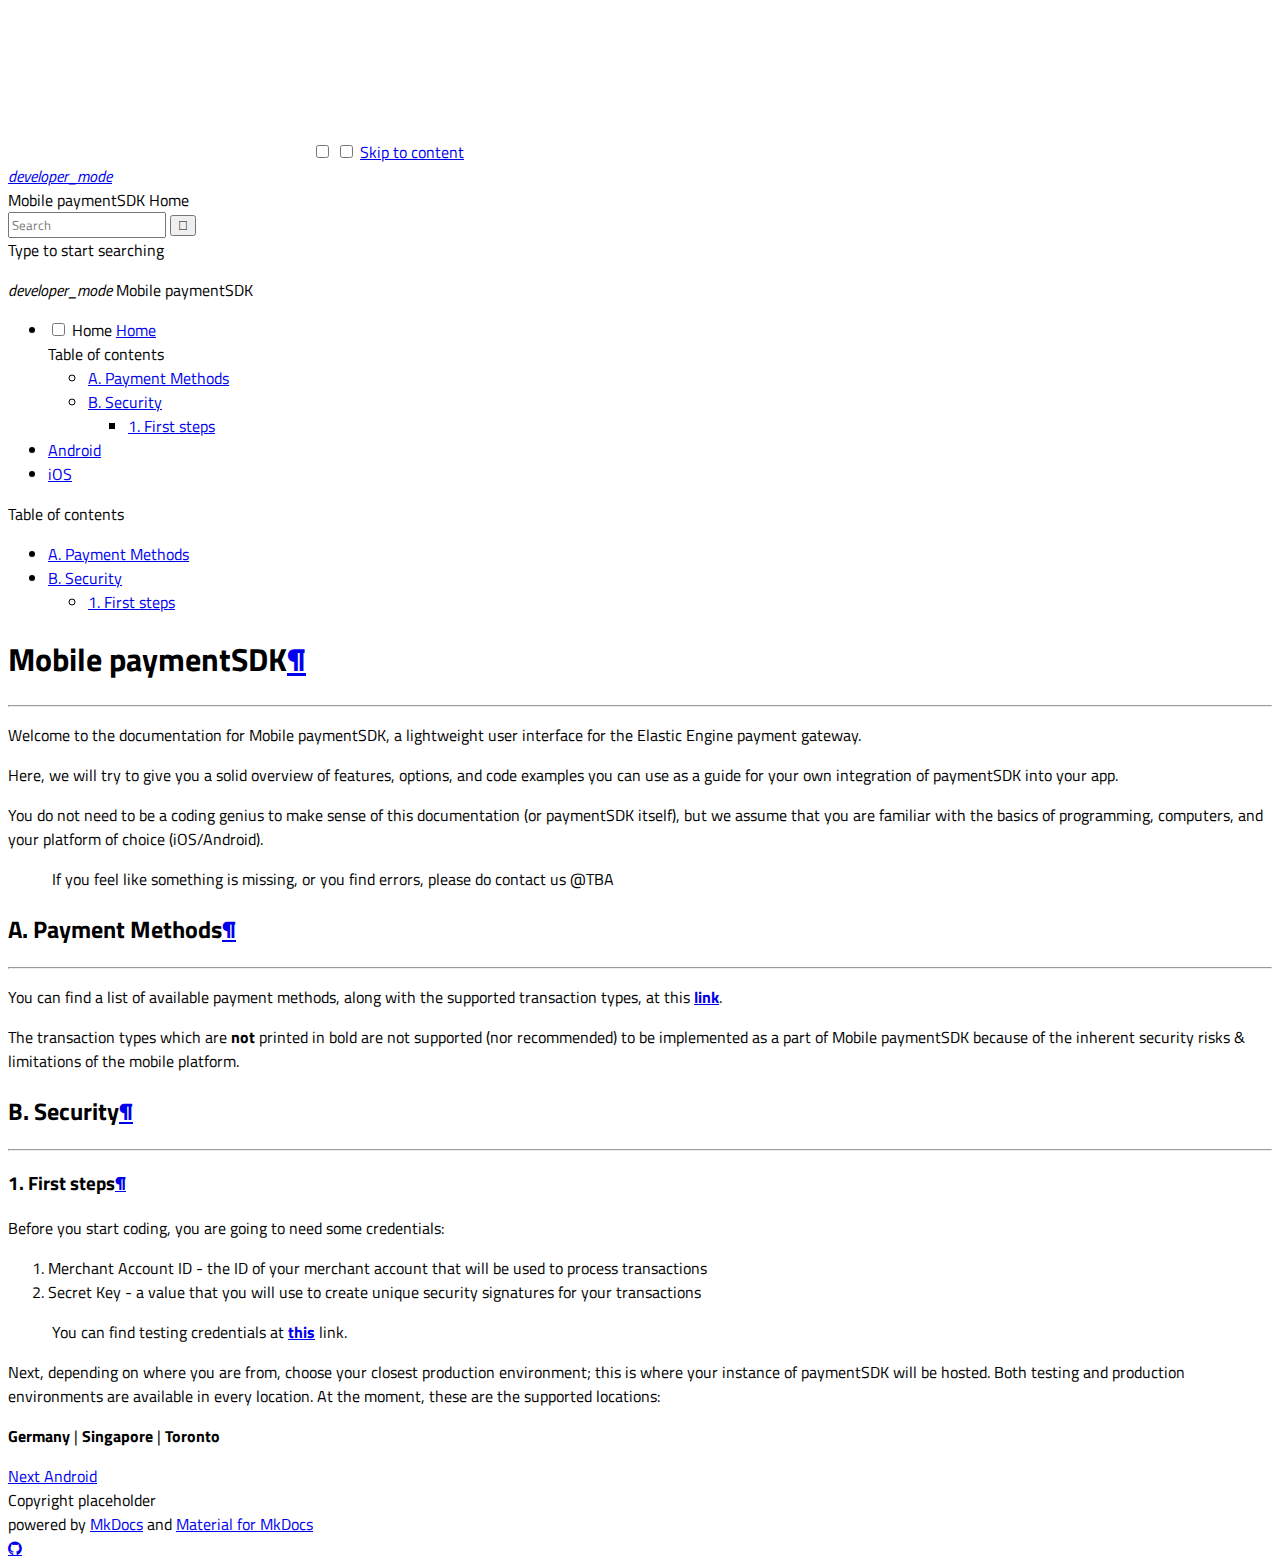
==== index.html @ 6e088dcc "Add files via upload" ====
<!DOCTYPE html>
<html lang="en" class="no-js">
  <head>
    
      <meta charset="utf-8">
      <meta name="viewport" content="width=device-width,initial-scale=1">
      <meta http-equiv="x-ua-compatible" content="ie=edge">
      
        <meta name="description" content="A lightweight user interface for Wirecard Payment Gateway">
      
      
      
        <meta name="author" content="paymentSDK Team">
      
      
        <meta name="lang:clipboard.copy" content="Copy to clipboard">
      
        <meta name="lang:clipboard.copied" content="Copied to clipboard">
      
        <meta name="lang:search.language" content="en">
      
        <meta name="lang:search.pipeline.stopwords" content="True">
      
        <meta name="lang:search.pipeline.trimmer" content="True">
      
        <meta name="lang:search.result.none" content="No matching documents">
      
        <meta name="lang:search.result.one" content="1 matching document">
      
        <meta name="lang:search.result.other" content="# matching documents">
      
        <meta name="lang:search.tokenizer" content="[\s\-]+">
      
      <link rel="shortcut icon" href="./assets/images/favicon.png">
      <meta name="generator" content="mkdocs-0.17.3, mkdocs-material-2.7.3">
    
    
      
        <title>Mobile paymentSDK</title>
      
    
    
      <link rel="stylesheet" href="./assets/stylesheets/application.8d40d89b.css">
      
        <link rel="stylesheet" href="./assets/stylesheets/application-palette.6079476c.css">
      
    
    
      <script src="./assets/javascripts/modernizr.1aa3b519.js"></script>
    
    
      <link href="https://fonts.gstatic.com" rel="preconnect" crossorigin>
      
        <link rel="stylesheet" href="https://fonts.googleapis.com/css?family=Titillium+Web:300,400,400i,700|Fira+Mono">
        <style>body,input{font-family:"Titillium Web","Helvetica Neue",Helvetica,Arial,sans-serif}code,kbd,pre{font-family:"Fira Mono","Courier New",Courier,monospace}</style>
      
      <link rel="stylesheet" href="https://fonts.googleapis.com/icon?family=Material+Icons">
    
    
    
  </head>
  
    
    
    <body dir="ltr" data-md-color-primary="cyan" data-md-color-accent="deep-orange">
  
    <svg class="md-svg">
      <defs>
        
        
      </defs>
    </svg>
    <input class="md-toggle" data-md-toggle="drawer" type="checkbox" id="drawer" autocomplete="off">
    <input class="md-toggle" data-md-toggle="search" type="checkbox" id="search" autocomplete="off">
    <label class="md-overlay" data-md-component="overlay" for="drawer"></label>
    
      <a href="#mobile-paymentsdk" tabindex="1" class="md-skip">
        Skip to content
      </a>
    
    
      <header class="md-header" data-md-component="header">
  <nav class="md-header-nav md-grid">
    <div class="md-flex">
      <div class="md-flex__cell md-flex__cell--shrink">
        <a href="." title="Mobile paymentSDK" class="md-header-nav__button md-logo">
          
            <i class="md-icon">developer_mode</i>
          
        </a>
      </div>
      <div class="md-flex__cell md-flex__cell--shrink">
        <label class="md-icon md-icon--menu md-header-nav__button" for="drawer"></label>
      </div>
      <div class="md-flex__cell md-flex__cell--stretch">
        <div class="md-flex__ellipsis md-header-nav__title" data-md-component="title">
          
            
              <span class="md-header-nav__topic">
                Mobile paymentSDK
              </span>
              <span class="md-header-nav__topic">
                Home
              </span>
            
          
        </div>
      </div>
      <div class="md-flex__cell md-flex__cell--shrink">
        
          
            <label class="md-icon md-icon--search md-header-nav__button" for="search"></label>
            
<div class="md-search" data-md-component="search" role="dialog">
  <label class="md-search__overlay" for="search"></label>
  <div class="md-search__inner" role="search">
    <form class="md-search__form" name="search">
      <input type="text" class="md-search__input" name="query" placeholder="Search" autocapitalize="off" autocorrect="off" autocomplete="off" spellcheck="false" data-md-component="query" data-md-state="active">
      <label class="md-icon md-search__icon" for="search"></label>
      <button type="reset" class="md-icon md-search__icon" data-md-component="reset" tabindex="-1">
        &#xE5CD;
      </button>
    </form>
    <div class="md-search__output">
      <div class="md-search__scrollwrap" data-md-scrollfix>
        <div class="md-search-result" data-md-component="result">
          <div class="md-search-result__meta">
            Type to start searching
          </div>
          <ol class="md-search-result__list"></ol>
        </div>
      </div>
    </div>
  </div>
</div>
          
        
      </div>
      
    </div>
  </nav>
</header>
    
    <div class="md-container">
      
        
      
      
      <main class="md-main">
        <div class="md-main__inner md-grid" data-md-component="container">
          
            
              <div class="md-sidebar md-sidebar--primary" data-md-component="navigation">
                <div class="md-sidebar__scrollwrap">
                  <div class="md-sidebar__inner">
                    <nav class="md-nav md-nav--primary" data-md-level="0">
  <label class="md-nav__title md-nav__title--site" for="drawer">
    <span class="md-nav__button md-logo">
      
        <i class="md-icon">developer_mode</i>
      
    </span>
    Mobile paymentSDK
  </label>
  
  <ul class="md-nav__list" data-md-scrollfix>
    
      
      
      

  


  <li class="md-nav__item md-nav__item--active">
    
    <input class="md-toggle md-nav__toggle" data-md-toggle="toc" type="checkbox" id="toc">
    
      
    
    
      <label class="md-nav__link md-nav__link--active" for="toc">
        Home
      </label>
    
    <a href="." title="Home" class="md-nav__link md-nav__link--active">
      Home
    </a>
    
      
<nav class="md-nav md-nav--secondary">
  
  
    
  
  
    <label class="md-nav__title" for="toc">Table of contents</label>
    <ul class="md-nav__list" data-md-scrollfix>
      
        <li class="md-nav__item">
  <a href="#a-payment-methods" title="A. Payment Methods" class="md-nav__link">
    A. Payment Methods
  </a>
  
</li>
      
        <li class="md-nav__item">
  <a href="#b-security" title="B. Security" class="md-nav__link">
    B. Security
  </a>
  
    <nav class="md-nav">
      <ul class="md-nav__list">
        
          <li class="md-nav__item">
  <a href="#1-first-steps" title="1. First steps" class="md-nav__link">
    1. First steps
  </a>
  
</li>
        
      </ul>
    </nav>
  
</li>
      
      
      
      
      
    </ul>
  
</nav>
    
  </li>

    
      
      
      


  <li class="md-nav__item">
    <a href="android/" title="Android" class="md-nav__link">
      Android
    </a>
  </li>

    
      
      
      


  <li class="md-nav__item">
    <a href="iOS/" title="iOS" class="md-nav__link">
      iOS
    </a>
  </li>

    
  </ul>
</nav>
                  </div>
                </div>
              </div>
            
            
              <div class="md-sidebar md-sidebar--secondary" data-md-component="toc">
                <div class="md-sidebar__scrollwrap">
                  <div class="md-sidebar__inner">
                    
<nav class="md-nav md-nav--secondary">
  
  
    
  
  
    <label class="md-nav__title" for="toc">Table of contents</label>
    <ul class="md-nav__list" data-md-scrollfix>
      
        <li class="md-nav__item">
  <a href="#a-payment-methods" title="A. Payment Methods" class="md-nav__link">
    A. Payment Methods
  </a>
  
</li>
      
        <li class="md-nav__item">
  <a href="#b-security" title="B. Security" class="md-nav__link">
    B. Security
  </a>
  
    <nav class="md-nav">
      <ul class="md-nav__list">
        
          <li class="md-nav__item">
  <a href="#1-first-steps" title="1. First steps" class="md-nav__link">
    1. First steps
  </a>
  
</li>
        
      </ul>
    </nav>
  
</li>
      
      
      
      
      
    </ul>
  
</nav>
                  </div>
                </div>
              </div>
            
          
          <div class="md-content">
            <article class="md-content__inner md-typeset">
              
                
                
                <h1 id="mobile-paymentsdk">Mobile paymentSDK<a class="headerlink" href="#mobile-paymentsdk" title="Permanent link">&para;</a></h1>
<hr />
<p>Welcome to the documentation for Mobile paymentSDK, a lightweight user interface for the Elastic Engine payment gateway.</p>
<p>Here, we will try to give you a solid overview of features, options, and code examples you can use as a guide for your own integration of paymentSDK into your app.</p>
<p>You do not need to be a coding genius to make sense of this documentation (or paymentSDK itself), but we assume that you are familiar with the basics of programming, computers, and your platform of choice (iOS/Android). </p>
<blockquote>
<p><img alt="" src="https://s20.postimg.org/56vyof43x/person24.png" /> If you feel like something is missing, or you find errors, please do contact us @TBA</p>
</blockquote>
<h2 id="a-payment-methods">A. Payment Methods<a class="headerlink" href="#a-payment-methods" title="Permanent link">&para;</a></h2>
<hr />
<p>You can find a list of available payment methods, along with the supported transaction types, at this <a href="https://confluence.wirecard.sys/display/MPSDK/Payment+Methods"><strong>link</strong></a>. </p>
<p>The transaction types which are <strong>not</strong> printed in bold are not supported (nor recommended) to be implemented as a part of Mobile paymentSDK because of the inherent security risks &amp; limitations of the mobile platform.</p>
<h2 id="b-security">B. Security<a class="headerlink" href="#b-security" title="Permanent link">&para;</a></h2>
<hr />
<h3 id="1-first-steps">1. First steps<a class="headerlink" href="#1-first-steps" title="Permanent link">&para;</a></h3>
<p>Before you start coding, you are going to need some credentials:</p>
<ol>
<li>Merchant Account ID -  the ID of your merchant account that will be used to process transactions</li>
<li>Secret Key - a value that you will use to create unique security signatures for your transactions</li>
</ol>
<blockquote>
<p><img alt="" src="https://s20.postimg.org/mksax8kgd/bulb24.png" /> You can find testing credentials at <a href="https://confluence.wirecard.sys/display/PTD/Appendix+K%3A+Test+Access+Data+and+Credentials"><strong>this</strong></a> link.</p>
</blockquote>
<p>Next, depending on where you are from, choose your closest production environment; this is where your instance of paymentSDK will be hosted. Both testing and production environments are available in every location. At the moment, these are the supported locations:</p>
<p><strong>Germany</strong> |
<strong>Singapore</strong> |
<strong>Toronto</strong></p>
                
                  
                
              
              
                


              
            </article>
          </div>
        </div>
      </main>
      
        
<footer class="md-footer">
  
    <div class="md-footer-nav">
      <nav class="md-footer-nav__inner md-grid">
        
        
          <a href="android/" title="Android" class="md-flex md-footer-nav__link md-footer-nav__link--next" rel="next">
            <div class="md-flex__cell md-flex__cell--stretch md-footer-nav__title">
              <span class="md-flex__ellipsis">
                <span class="md-footer-nav__direction">
                  Next
                </span>
                Android
              </span>
            </div>
            <div class="md-flex__cell md-flex__cell--shrink">
              <i class="md-icon md-icon--arrow-forward md-footer-nav__button"></i>
            </div>
          </a>
        
      </nav>
    </div>
  
  <div class="md-footer-meta md-typeset">
    <div class="md-footer-meta__inner md-grid">
      <div class="md-footer-copyright">
        
          <div class="md-footer-copyright__highlight">
            Copyright placeholder
          </div>
        
        powered by
        <a href="http://www.mkdocs.org">MkDocs</a>
        and
        <a href="https://squidfunk.github.io/mkdocs-material/">
          Material for MkDocs</a>
      </div>
      
        
  <div class="md-footer-social">
    
    <link rel="stylesheet" href="https://cdnjs.cloudflare.com/ajax/libs/font-awesome/4.7.0/css/font-awesome.min.css">
    
      <a href="https://github.com/wirecard" class="md-footer-social__link fa fa-github"></a>
    
  </div>

      
    </div>
  </div>
</footer>
      
    </div>
    
      <script src="./assets/javascripts/application.b438e6c5.js"></script>
      
      <script>app.initialize({version:"0.17.3",url:{base:"."}})</script>
      
    
    
      
    
  </body>
</html>
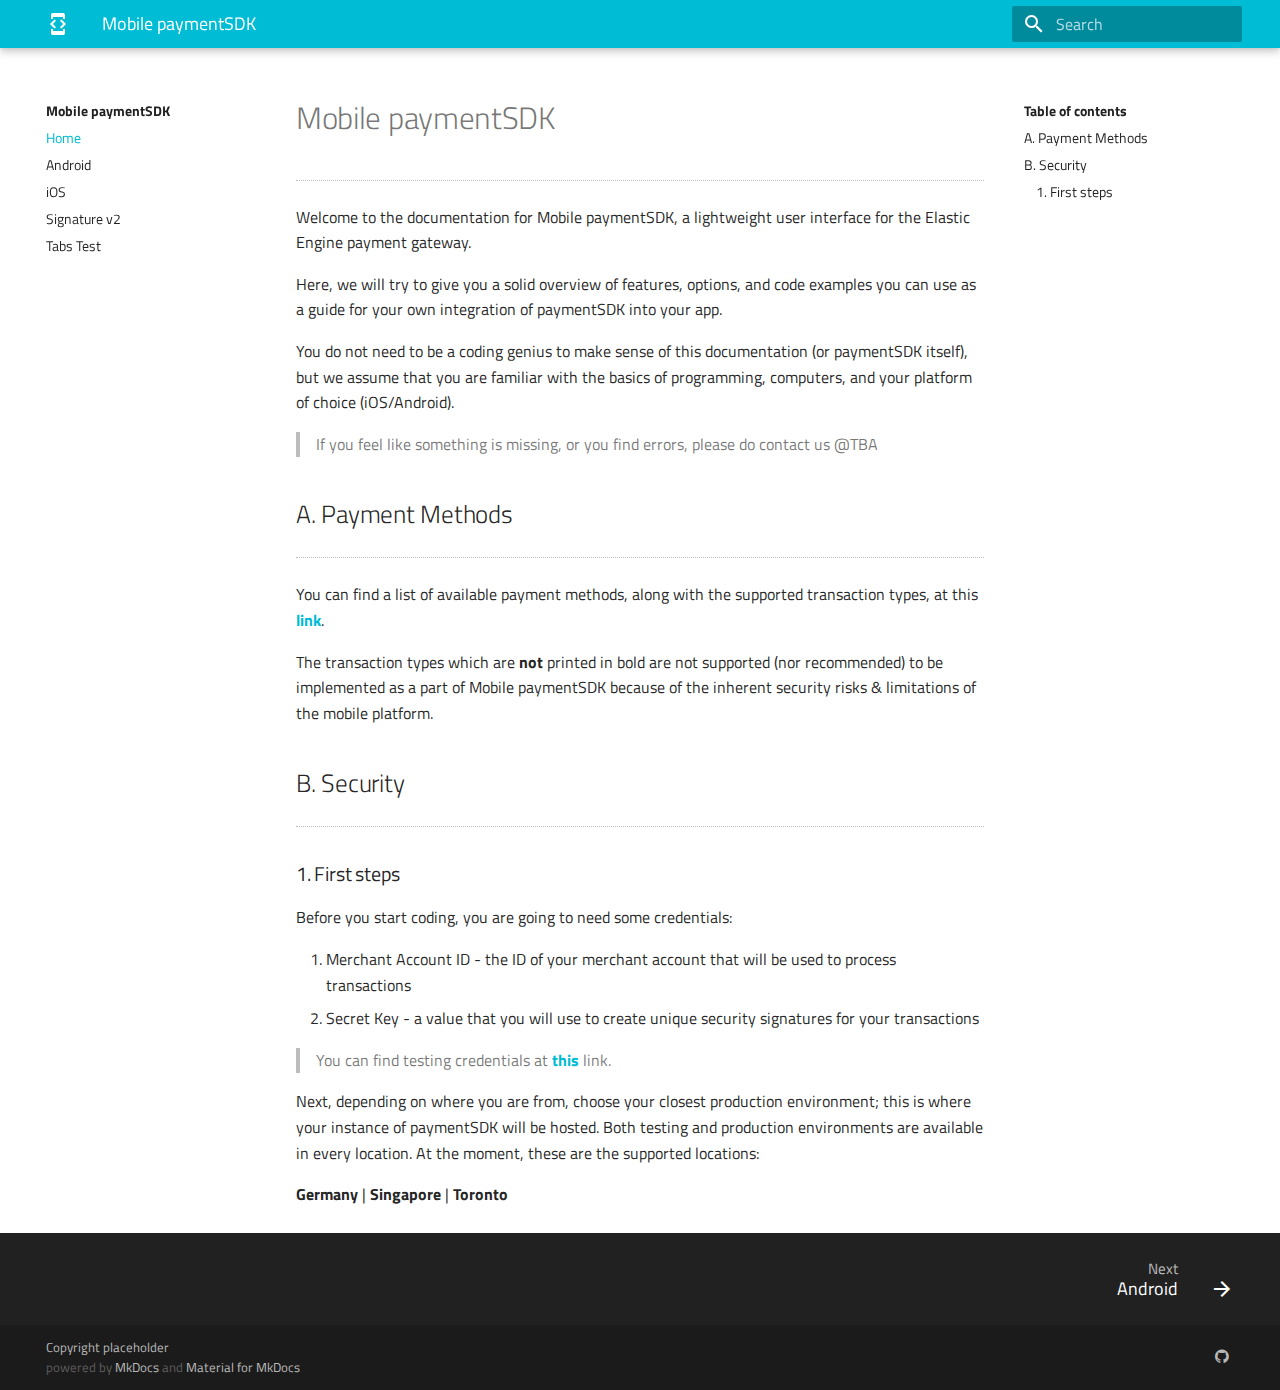
==== commit 5774d4fb: "test update" ====
--- a/index.html
+++ b/index.html
@@ -13,6 +13,8 @@
         <meta name="description" content="A lightweight user interface for Wirecard Payment Gateway">
       
       
+        <link rel="canonical" href="http://tallbru.github.io/">
+      
       
         <meta name="author" content="paymentSDK Team">
       
@@ -60,6 +62,8 @@
       
       <link rel="stylesheet" href="https://fonts.googleapis.com/icon?family=Material+Icons">
     
+    
+      <link rel="stylesheet" href="./css/code-tabs.css">
     
     
   </head>
@@ -87,7 +91,7 @@
   <nav class="md-header-nav md-grid">
     <div class="md-flex">
       <div class="md-flex__cell md-flex__cell--shrink">
-        <a href="." title="Mobile paymentSDK" class="md-header-nav__button md-logo">
+        <a href="http://tallbru.github.io" title="Mobile paymentSDK" class="md-header-nav__button md-logo">
           
             <i class="md-icon">developer_mode</i>
           
@@ -259,6 +263,30 @@
   <li class="md-nav__item">
     <a href="iOS/" title="iOS" class="md-nav__link">
       iOS
+    </a>
+  </li>
+
+    
+      
+      
+      
+
+
+  <li class="md-nav__item">
+    <a href="sigv2/" title="Signature v2" class="md-nav__link">
+      Signature v2
+    </a>
+  </li>
+
+    
+      
+      
+      
+
+
+  <li class="md-nav__item">
+    <a href="tabtest/" title="Tabs Test" class="md-nav__link">
+      Tabs Test
     </a>
   </li>
 
@@ -427,6 +455,8 @@
       
       <script>app.initialize({version:"0.17.3",url:{base:"."}})</script>
       
+        <script src="./js/tabhack.js"></script>
+      
     
     
       
--- a/assets/stylesheets/application.8d40d89b.css
+++ b/assets/stylesheets/application.8d40d89b.css
@@ -0,0 +1,2 @@
+html{box-sizing:border-box}*,:after,:before{box-sizing:inherit}html{-webkit-text-size-adjust:none;-moz-text-size-adjust:none;-ms-text-size-adjust:none;text-size-adjust:none}body{margin:0}hr{overflow:visible;box-sizing:content-box}a{-webkit-text-decoration-skip:objects}a,button,input,label{-webkit-tap-highlight-color:transparent}a{color:inherit;text-decoration:none}small,sub,sup{font-size:80%}sub,sup{position:relative;line-height:0;vertical-align:baseline}sub{bottom:-.25em}sup{top:-.5em}img{border-style:none}table{border-collapse:separate;border-spacing:0}td,th{font-weight:400;vertical-align:top}button{margin:0;padding:0;border:0;outline-style:none;background:transparent;font-size:inherit}input{border:0;outline:0}.md-clipboard:before,.md-icon,.md-nav__button,.md-nav__link:after,.md-nav__title:before,.md-search-result__article--document:before,.md-source-file:before,.md-typeset .admonition>.admonition-title:before,.md-typeset .admonition>summary:before,.md-typeset .critic.comment:before,.md-typeset .footnote-backref,.md-typeset .task-list-control .task-list-indicator:before,.md-typeset details>.admonition-title:before,.md-typeset details>summary:before,.md-typeset summary:after{font-family:Material Icons;font-style:normal;font-variant:normal;font-weight:400;line-height:1;text-transform:none;white-space:nowrap;speak:none;word-wrap:normal;direction:ltr}.md-content__icon,.md-footer-nav__button,.md-header-nav__button,.md-nav__button,.md-nav__title:before,.md-search-result__article--document:before{display:inline-block;margin:.4rem;padding:.8rem;font-size:2.4rem;cursor:pointer}.md-icon--arrow-back:before{content:"\E5C4"}.md-icon--arrow-forward:before{content:"\E5C8"}.md-icon--menu:before{content:"\E5D2"}.md-icon--search:before{content:"\E8B6"}[dir=rtl] .md-icon--arrow-back:before{content:"\E5C8"}[dir=rtl] .md-icon--arrow-forward:before{content:"\E5C4"}body{-webkit-font-smoothing:antialiased;-moz-osx-font-smoothing:grayscale}body,input{color:rgba(0,0,0,.87);-webkit-font-feature-settings:"kern","liga";font-feature-settings:"kern","liga";font-family:Helvetica Neue,Helvetica,Arial,sans-serif}code,kbd,pre{color:rgba(0,0,0,.87);-webkit-font-feature-settings:"kern";font-feature-settings:"kern";font-family:Courier New,Courier,monospace}.md-typeset{font-size:1.6rem;line-height:1.6;-webkit-print-color-adjust:exact}.md-typeset blockquote,.md-typeset ol,.md-typeset p,.md-typeset ul{margin:1em 0}.md-typeset h1{margin:0 0 4rem;color:rgba(0,0,0,.54);font-size:3.125rem;line-height:1.3}.md-typeset h1,.md-typeset h2{font-weight:300;letter-spacing:-.01em}.md-typeset h2{margin:4rem 0 1.6rem;font-size:2.5rem;line-height:1.4}.md-typeset h3{margin:3.2rem 0 1.6rem;font-size:2rem;font-weight:400;letter-spacing:-.01em;line-height:1.5}.md-typeset h2+h3{margin-top:1.6rem}.md-typeset h4{font-size:1.6rem}.md-typeset h4,.md-typeset h5,.md-typeset h6{margin:1.6rem 0;font-weight:700;letter-spacing:-.01em}.md-typeset h5,.md-typeset h6{color:rgba(0,0,0,.54);font-size:1.28rem}.md-typeset h5{text-transform:uppercase}.md-typeset hr{margin:1.5em 0;border-bottom:.1rem dotted rgba(0,0,0,.26)}.md-typeset a{color:#3f51b5;word-break:break-word}.md-typeset a,.md-typeset a:before{transition:color .125s}.md-typeset a:active,.md-typeset a:hover{color:#536dfe}.md-typeset code,.md-typeset pre{background-color:hsla(0,0%,93%,.5);color:#37474f;font-size:85%;direction:ltr}.md-typeset code{margin:0 .29412em;padding:.07353em 0;border-radius:.2rem;box-shadow:.29412em 0 0 hsla(0,0%,93%,.5),-.29412em 0 0 hsla(0,0%,93%,.5);word-break:break-word;-webkit-box-decoration-break:clone;box-decoration-break:clone}.md-typeset h1 code,.md-typeset h2 code,.md-typeset h3 code,.md-typeset h4 code,.md-typeset h5 code,.md-typeset h6 code{margin:0;background-color:transparent;box-shadow:none}.md-typeset a>code{margin:inherit;padding:inherit;border-radius:none;background-color:inherit;color:inherit;box-shadow:none}.md-typeset pre{position:relative;margin:1em 0;border-radius:.2rem;line-height:1.4;-webkit-overflow-scrolling:touch}.md-typeset pre>code{display:block;margin:0;padding:1.05rem 1.2rem;background-color:transparent;font-size:inherit;box-shadow:none;-webkit-box-decoration-break:none;box-decoration-break:none;overflow:auto}.md-typeset pre>code::-webkit-scrollbar{width:.4rem;height:.4rem}.md-typeset pre>code::-webkit-scrollbar-thumb{background-color:rgba(0,0,0,.26)}.md-typeset pre>code::-webkit-scrollbar-thumb:hover{background-color:#536dfe}.md-typeset kbd{padding:0 .29412em;border:.1rem solid #c9c9c9;border-radius:.3rem;border-bottom-color:#bcbcbc;background-color:#fcfcfc;color:#555;font-size:85%;box-shadow:0 .1rem 0 #b0b0b0;word-break:break-word}.md-typeset mark{margin:0 .25em;padding:.0625em 0;border-radius:.2rem;background-color:rgba(255,235,59,.5);box-shadow:.25em 0 0 rgba(255,235,59,.5),-.25em 0 0 rgba(255,235,59,.5);word-break:break-word;-webkit-box-decoration-break:clone;box-decoration-break:clone}.md-typeset abbr{border-bottom:.1rem dotted rgba(0,0,0,.54);text-decoration:none;cursor:help}.md-typeset small{opacity:.75}.md-typeset sub,.md-typeset sup{margin-left:.07812em}[dir=rtl] .md-typeset sub,[dir=rtl] .md-typeset sup{margin-right:.07812em;margin-left:0}.md-typeset blockquote{padding-left:1.2rem;border-left:.4rem solid rgba(0,0,0,.26);color:rgba(0,0,0,.54)}[dir=rtl] .md-typeset blockquote{padding-right:1.2rem;padding-left:0;border-right:.4rem solid rgba(0,0,0,.26);border-left:initial}.md-typeset ul{list-style-type:disc}.md-typeset ol,.md-typeset ul{margin-left:.625em;padding:0}[dir=rtl] .md-typeset ol,[dir=rtl] .md-typeset ul{margin-right:.625em;margin-left:0}.md-typeset ol ol,.md-typeset ul ol{list-style-type:lower-alpha}.md-typeset ol ol ol,.md-typeset ul ol ol{list-style-type:lower-roman}.md-typeset ol li,.md-typeset ul li{margin-bottom:.5em;margin-left:1.25em}[dir=rtl] .md-typeset ol li,[dir=rtl] .md-typeset ul li{margin-right:1.25em;margin-left:0}.md-typeset ol li blockquote,.md-typeset ol li p,.md-typeset ul li blockquote,.md-typeset ul li p{margin:.5em 0}.md-typeset ol li:last-child,.md-typeset ul li:last-child{margin-bottom:0}.md-typeset ol li ol,.md-typeset ol li ul,.md-typeset ul li ol,.md-typeset ul li ul{margin:.5em 0 .5em .625em}[dir=rtl] .md-typeset ol li ol,[dir=rtl] .md-typeset ol li ul,[dir=rtl] .md-typeset ul li ol,[dir=rtl] .md-typeset ul li ul{margin-right:.625em;margin-left:0}.md-typeset dd{margin:1em 0 1em 1.875em}[dir=rtl] .md-typeset dd{margin-right:1.875em;margin-left:0}.md-typeset iframe,.md-typeset img,.md-typeset svg{max-width:100%}.md-typeset table:not([class]){box-shadow:0 2px 2px 0 rgba(0,0,0,.14),0 1px 5px 0 rgba(0,0,0,.12),0 3px 1px -2px rgba(0,0,0,.2);display:inline-block;max-width:100%;border-radius:.2rem;font-size:1.28rem;overflow:auto;-webkit-overflow-scrolling:touch}.md-typeset table:not([class])+*{margin-top:1.5em}.md-typeset table:not([class]) td:not([align]),.md-typeset table:not([class]) th:not([align]){text-align:left}[dir=rtl] .md-typeset table:not([class]) td:not([align]),[dir=rtl] .md-typeset table:not([class]) th:not([align]){text-align:right}.md-typeset table:not([class]) th{min-width:10rem;padding:1.2rem 1.6rem;background-color:rgba(0,0,0,.54);color:#fff;vertical-align:top}.md-typeset table:not([class]) td{padding:1.2rem 1.6rem;border-top:.1rem solid rgba(0,0,0,.07);vertical-align:top}.md-typeset table:not([class]) tr:first-child td{border-top:0}.md-typeset table:not([class]) a{word-break:normal}.md-typeset__scrollwrap{margin:1em -1.6rem;overflow-x:auto;-webkit-overflow-scrolling:touch}.md-typeset .md-typeset__table{display:inline-block;margin-bottom:.5em;padding:0 1.6rem}.md-typeset .md-typeset__table table{display:table;width:100%;margin:0;overflow:hidden}html{font-size:62.5%;overflow-x:hidden}body,html{height:100%}body{position:relative}hr{display:block;height:.1rem;padding:0;border:0}.md-svg{display:none}.md-grid{max-width:122rem;margin-right:auto;margin-left:auto}.md-container,.md-main{overflow:auto}.md-container{display:table;width:100%;height:100%;padding-top:4.8rem;table-layout:fixed}.md-main{display:table-row;height:100%}.md-main__inner{height:100%;padding-top:3rem;padding-bottom:.1rem}.md-toggle{display:none}.md-overlay{position:fixed;top:0;width:0;height:0;transition:width 0s .25s,height 0s .25s,opacity .25s;background-color:rgba(0,0,0,.54);opacity:0;z-index:3}.md-flex{display:table}.md-flex__cell{display:table-cell;position:relative;vertical-align:top}.md-flex__cell--shrink{width:0}.md-flex__cell--stretch{display:table;width:100%;table-layout:fixed}.md-flex__ellipsis{display:table-cell;text-overflow:ellipsis;white-space:nowrap;overflow:hidden}.md-skip{position:fixed;width:.1rem;height:.1rem;margin:1rem;padding:.6rem 1rem;clip:rect(.1rem);-webkit-transform:translateY(.8rem);transform:translateY(.8rem);border-radius:.2rem;background-color:rgba(0,0,0,.87);color:#fff;font-size:1.28rem;opacity:0;overflow:hidden}.md-skip:focus{width:auto;height:auto;clip:auto;-webkit-transform:translateX(0);transform:translateX(0);transition:opacity .175s 75ms,-webkit-transform .25s cubic-bezier(.4,0,.2,1);transition:transform .25s cubic-bezier(.4,0,.2,1),opacity .175s 75ms;transition:transform .25s cubic-bezier(.4,0,.2,1),opacity .175s 75ms,-webkit-transform .25s cubic-bezier(.4,0,.2,1);opacity:1;z-index:10}@page{margin:25mm}.md-clipboard{position:absolute;top:.6rem;right:.6rem;width:2.8rem;height:2.8rem;border-radius:.2rem;font-size:1.6rem;cursor:pointer;z-index:1;-webkit-backface-visibility:hidden;backface-visibility:hidden}.md-clipboard:before{transition:color .25s,opacity .25s;color:rgba(0,0,0,.07);content:"\E14D"}.codehilite:hover .md-clipboard:before,.md-typeset .highlight:hover .md-clipboard:before,pre:hover .md-clipboard:before{color:rgba(0,0,0,.54)}.md-clipboard:focus:before,.md-clipboard:hover:before{color:#536dfe}.md-clipboard__message{display:block;position:absolute;top:0;right:3.4rem;padding:.6rem 1rem;-webkit-transform:translateX(.8rem);transform:translateX(.8rem);transition:opacity .175s,-webkit-transform .25s cubic-bezier(.9,.1,.9,0);transition:transform .25s cubic-bezier(.9,.1,.9,0),opacity .175s;transition:transform .25s cubic-bezier(.9,.1,.9,0),opacity .175s,-webkit-transform .25s cubic-bezier(.9,.1,.9,0);border-radius:.2rem;background-color:rgba(0,0,0,.54);color:#fff;font-size:1.28rem;white-space:nowrap;opacity:0;pointer-events:none}.md-clipboard__message--active{-webkit-transform:translateX(0);transform:translateX(0);transition:opacity .175s 75ms,-webkit-transform .25s cubic-bezier(.4,0,.2,1);transition:transform .25s cubic-bezier(.4,0,.2,1),opacity .175s 75ms;transition:transform .25s cubic-bezier(.4,0,.2,1),opacity .175s 75ms,-webkit-transform .25s cubic-bezier(.4,0,.2,1);opacity:1;pointer-events:auto}.md-clipboard__message:before{content:attr(aria-label)}.md-clipboard__message:after{display:block;position:absolute;top:50%;right:-.4rem;width:0;margin-top:-.4rem;border-width:.4rem 0 .4rem .4rem;border-style:solid;border-color:transparent rgba(0,0,0,.54);content:""}.md-content__inner{margin:0 1.6rem 2.4rem;padding-top:1.2rem}.md-content__inner:before{display:block;height:.8rem;content:""}.md-content__inner>:last-child{margin-bottom:0}.md-content__icon{position:relative;margin:.8rem 0;padding:0;float:right}.md-typeset .md-content__icon{color:rgba(0,0,0,.26)}.md-header{position:fixed;top:0;right:0;left:0;height:4.8rem;transition:background-color .25s,color .25s;background-color:#3f51b5;color:#fff;box-shadow:none;z-index:2;-webkit-backface-visibility:hidden;backface-visibility:hidden}.no-js .md-header{transition:none;box-shadow:none}.md-header[data-md-state=shadow]{transition:background-color .25s,color .25s,box-shadow .25s;box-shadow:0 0 .4rem rgba(0,0,0,.1),0 .4rem .8rem rgba(0,0,0,.2)}.md-header-nav{padding:0 .4rem}.md-header-nav__button{position:relative;transition:opacity .25s;z-index:1}.md-header-nav__button:hover{opacity:.7}.md-header-nav__button.md-logo *{display:block}.no-js .md-header-nav__button.md-icon--search{display:none}.md-header-nav__topic{display:block;position:absolute;transition:opacity .15s,-webkit-transform .4s cubic-bezier(.1,.7,.1,1);transition:transform .4s cubic-bezier(.1,.7,.1,1),opacity .15s;transition:transform .4s cubic-bezier(.1,.7,.1,1),opacity .15s,-webkit-transform .4s cubic-bezier(.1,.7,.1,1);text-overflow:ellipsis;white-space:nowrap;overflow:hidden}.md-header-nav__topic+.md-header-nav__topic{-webkit-transform:translateX(2.5rem);transform:translateX(2.5rem);transition:opacity .15s,-webkit-transform .4s cubic-bezier(1,.7,.1,.1);transition:transform .4s cubic-bezier(1,.7,.1,.1),opacity .15s;transition:transform .4s cubic-bezier(1,.7,.1,.1),opacity .15s,-webkit-transform .4s cubic-bezier(1,.7,.1,.1);opacity:0;z-index:-1;pointer-events:none}[dir=rtl] .md-header-nav__topic+.md-header-nav__topic{-webkit-transform:translateX(-2.5rem);transform:translateX(-2.5rem)}.no-js .md-header-nav__topic{position:static}.no-js .md-header-nav__topic+.md-header-nav__topic{display:none}.md-header-nav__title{padding:0 2rem;font-size:1.8rem;line-height:4.8rem}.md-header-nav__title[data-md-state=active] .md-header-nav__topic{-webkit-transform:translateX(-2.5rem);transform:translateX(-2.5rem);transition:opacity .15s,-webkit-transform .4s cubic-bezier(1,.7,.1,.1);transition:transform .4s cubic-bezier(1,.7,.1,.1),opacity .15s;transition:transform .4s cubic-bezier(1,.7,.1,.1),opacity .15s,-webkit-transform .4s cubic-bezier(1,.7,.1,.1);opacity:0;z-index:-1;pointer-events:none}[dir=rtl] .md-header-nav__title[data-md-state=active] .md-header-nav__topic{-webkit-transform:translateX(2.5rem);transform:translateX(2.5rem)}.md-header-nav__title[data-md-state=active] .md-header-nav__topic+.md-header-nav__topic{-webkit-transform:translateX(0);transform:translateX(0);transition:opacity .15s,-webkit-transform .4s cubic-bezier(.1,.7,.1,1);transition:transform .4s cubic-bezier(.1,.7,.1,1),opacity .15s;transition:transform .4s cubic-bezier(.1,.7,.1,1),opacity .15s,-webkit-transform .4s cubic-bezier(.1,.7,.1,1);opacity:1;z-index:0;pointer-events:auto}.md-header-nav__source{display:none}.md-hero{transition:background .25s;background-color:#3f51b5;color:#fff;font-size:2rem;overflow:hidden}.md-hero__inner{margin-top:2rem;padding:1.6rem 1.6rem .8rem;transition:opacity .25s,-webkit-transform .4s cubic-bezier(.1,.7,.1,1);transition:transform .4s cubic-bezier(.1,.7,.1,1),opacity .25s;transition:transform .4s cubic-bezier(.1,.7,.1,1),opacity .25s,-webkit-transform .4s cubic-bezier(.1,.7,.1,1);transition-delay:.1s}[data-md-state=hidden] .md-hero__inner{pointer-events:none;-webkit-transform:translateY(1.25rem);transform:translateY(1.25rem);transition:opacity .1s 0s,-webkit-transform 0s .4s;transition:transform 0s .4s,opacity .1s 0s;transition:transform 0s .4s,opacity .1s 0s,-webkit-transform 0s .4s;opacity:0}.md-hero--expand .md-hero__inner{margin-bottom:2.4rem}.md-footer-nav{background-color:rgba(0,0,0,.87);color:#fff}.md-footer-nav__inner{padding:.4rem;overflow:auto}.md-footer-nav__link{padding-top:2.8rem;padding-bottom:.8rem;transition:opacity .25s}.md-footer-nav__link:hover{opacity:.7}.md-footer-nav__link--prev{width:25%;float:left}[dir=rtl] .md-footer-nav__link--prev{float:right}.md-footer-nav__link--next{width:75%;float:right;text-align:right}[dir=rtl] .md-footer-nav__link--next{float:left;text-align:left}.md-footer-nav__button{transition:background .25s}.md-footer-nav__title{position:relative;padding:0 2rem;font-size:1.8rem;line-height:4.8rem}.md-footer-nav__direction{position:absolute;right:0;left:0;margin-top:-2rem;padding:0 2rem;color:hsla(0,0%,100%,.7);font-size:1.5rem}.md-footer-meta{background-color:rgba(0,0,0,.895)}.md-footer-meta__inner{padding:.4rem;overflow:auto}html .md-footer-meta.md-typeset a{color:hsla(0,0%,100%,.7)}html .md-footer-meta.md-typeset a:focus,html .md-footer-meta.md-typeset a:hover{color:#fff}.md-footer-copyright{margin:0 1.2rem;padding:.8rem 0;color:hsla(0,0%,100%,.3);font-size:1.28rem}.md-footer-copyright__highlight{color:hsla(0,0%,100%,.7)}.md-footer-social{margin:0 .8rem;padding:.4rem 0 1.2rem}.md-footer-social__link{display:inline-block;width:3.2rem;height:3.2rem;font-size:1.6rem;text-align:center}.md-footer-social__link:before{line-height:1.9}.md-nav{font-size:1.4rem;line-height:1.3}.md-nav__title{display:block;padding:0 1.2rem;font-weight:700;text-overflow:ellipsis;overflow:hidden}.md-nav__title:before{display:none;content:"\E5C4"}[dir=rtl] .md-nav__title:before{content:"\E5C8"}.md-nav__title .md-nav__button{display:none}.md-nav__list{margin:0;padding:0;list-style:none}.md-nav__item{padding:0 1.2rem}.md-nav__item:last-child{padding-bottom:1.2rem}.md-nav__item .md-nav__item{padding-right:0}[dir=rtl] .md-nav__item .md-nav__item{padding-right:1.2rem;padding-left:0}.md-nav__item .md-nav__item:last-child{padding-bottom:0}.md-nav__button img{width:100%;height:auto}.md-nav__link{display:block;margin-top:.625em;transition:color .125s;text-overflow:ellipsis;cursor:pointer;overflow:hidden}.md-nav__item--nested>.md-nav__link:after{content:"\E313"}html .md-nav__link[for=toc],html .md-nav__link[for=toc]+.md-nav__link:after,html .md-nav__link[for=toc]~.md-nav{display:none}.md-nav__link[data-md-state=blur]{color:rgba(0,0,0,.54)}.md-nav__link--active,.md-nav__link:active{color:#3f51b5}.md-nav__item--nested>.md-nav__link{color:inherit}.md-nav__link:focus,.md-nav__link:hover{color:#536dfe}.md-nav__source,.no-js .md-search{display:none}.md-search__overlay{opacity:0;z-index:1}.md-search__form{position:relative}.md-search__input{position:relative;padding:0 4.4rem 0 7.2rem;text-overflow:ellipsis;z-index:2}[dir=rtl] .md-search__input{padding:0 7.2rem 0 4.4rem}.md-search__input::-webkit-input-placeholder{transition:color .25s cubic-bezier(.1,.7,.1,1)}.md-search__input:-ms-input-placeholder,.md-search__input::-ms-input-placeholder{transition:color .25s cubic-bezier(.1,.7,.1,1)}.md-search__input::placeholder{transition:color .25s cubic-bezier(.1,.7,.1,1)}.md-search__input::-webkit-input-placeholder,.md-search__input~.md-search__icon{color:rgba(0,0,0,.54)}.md-search__input:-ms-input-placeholder,.md-search__input::-ms-input-placeholder,.md-search__input~.md-search__icon{color:rgba(0,0,0,.54)}.md-search__input::placeholder,.md-search__input~.md-search__icon{color:rgba(0,0,0,.54)}.md-search__input::-ms-clear{display:none}.md-search__icon{position:absolute;transition:color .25s cubic-bezier(.1,.7,.1,1),opacity .25s;font-size:2.4rem;cursor:pointer;z-index:2}.md-search__icon:hover{opacity:.7}.md-search__icon[for=search]{top:.6rem;left:1rem}[dir=rtl] .md-search__icon[for=search]{right:1rem;left:auto}.md-search__icon[for=search]:before{content:"\E8B6"}.md-search__icon[type=reset]{top:.6rem;right:1rem;-webkit-transform:scale(.125);transform:scale(.125);transition:opacity .15s,-webkit-transform .15s cubic-bezier(.1,.7,.1,1);transition:transform .15s cubic-bezier(.1,.7,.1,1),opacity .15s;transition:transform .15s cubic-bezier(.1,.7,.1,1),opacity .15s,-webkit-transform .15s cubic-bezier(.1,.7,.1,1);opacity:0}[dir=rtl] .md-search__icon[type=reset]{right:auto;left:1rem}[data-md-toggle=search]:checked~.md-header .md-search__input:valid~.md-search__icon[type=reset]{-webkit-transform:scale(1);transform:scale(1);opacity:1}[data-md-toggle=search]:checked~.md-header .md-search__input:valid~.md-search__icon[type=reset]:hover{opacity:.7}.md-search__output{position:absolute;width:100%;border-radius:0 0 .2rem .2rem;overflow:hidden;z-index:1}.md-search__scrollwrap{height:100%;background-color:#fff;box-shadow:inset 0 .1rem 0 rgba(0,0,0,.07);overflow-y:auto;-webkit-overflow-scrolling:touch}.md-search-result{color:rgba(0,0,0,.87);word-break:break-word}.md-search-result__meta{padding:0 1.6rem;background-color:rgba(0,0,0,.07);color:rgba(0,0,0,.54);font-size:1.28rem;line-height:3.6rem}.md-search-result__list{margin:0;padding:0;border-top:.1rem solid rgba(0,0,0,.07);list-style:none}.md-search-result__item{box-shadow:0 -.1rem 0 rgba(0,0,0,.07)}.md-search-result__link{display:block;transition:background .25s;outline:0;overflow:hidden}.md-search-result__link:hover,.md-search-result__link[data-md-state=active]{background-color:rgba(83,109,254,.1)}.md-search-result__link:hover .md-search-result__article:before,.md-search-result__link[data-md-state=active] .md-search-result__article:before{opacity:.7}.md-search-result__link:last-child .md-search-result__teaser{margin-bottom:1.2rem}.md-search-result__article{position:relative;padding:0 1.6rem;overflow:auto}.md-search-result__article--document:before{position:absolute;left:0;margin:.2rem;transition:opacity .25s;color:rgba(0,0,0,.54);content:"\E880"}[dir=rtl] .md-search-result__article--document:before{right:0;left:auto}.md-search-result__article--document .md-search-result__title{margin:1.1rem 0;font-size:1.6rem;font-weight:400;line-height:1.4}.md-search-result__title{margin:.5em 0;font-size:1.28rem;font-weight:700;line-height:1.4}.md-search-result__teaser{display:-webkit-box;max-height:3.3rem;margin:.5em 0;color:rgba(0,0,0,.54);font-size:1.28rem;line-height:1.4;text-overflow:ellipsis;overflow:hidden;-webkit-line-clamp:2}.md-search-result em{font-style:normal;font-weight:700;text-decoration:underline}.md-sidebar{position:absolute;width:24.2rem;padding:2.4rem 0;overflow:hidden}.md-sidebar[data-md-state=lock]{position:fixed;top:4.8rem}.md-sidebar--secondary{display:none}.md-sidebar__scrollwrap{max-height:100%;margin:0 .4rem;overflow-y:auto;-webkit-backface-visibility:hidden;backface-visibility:hidden}.md-sidebar__scrollwrap::-webkit-scrollbar{width:.4rem;height:.4rem}.md-sidebar__scrollwrap::-webkit-scrollbar-thumb{background-color:rgba(0,0,0,.26)}.md-sidebar__scrollwrap::-webkit-scrollbar-thumb:hover{background-color:#536dfe}@-webkit-keyframes md-source__facts--done{0%{height:0}to{height:1.3rem}}@keyframes md-source__facts--done{0%{height:0}to{height:1.3rem}}@-webkit-keyframes md-source__fact--done{0%{-webkit-transform:translateY(100%);transform:translateY(100%);opacity:0}50%{opacity:0}to{-webkit-transform:translateY(0);transform:translateY(0);opacity:1}}@keyframes md-source__fact--done{0%{-webkit-transform:translateY(100%);transform:translateY(100%);opacity:0}50%{opacity:0}to{-webkit-transform:translateY(0);transform:translateY(0);opacity:1}}.md-source{display:block;padding-right:1.2rem;transition:opacity .25s;font-size:1.3rem;line-height:1.2;white-space:nowrap}[dir=rtl] .md-source{padding-right:0;padding-left:1.2rem}.md-source:hover{opacity:.7}.md-source:after,.md-source__icon{display:inline-block;height:4.8rem;content:"";vertical-align:middle}.md-source__icon{width:4.8rem}.md-source__icon svg{width:2.4rem;height:2.4rem;margin-top:1.2rem;margin-left:1.2rem}[dir=rtl] .md-source__icon svg{margin-right:1.2rem;margin-left:0}.md-source__icon+.md-source__repository{margin-left:-4.4rem;padding-left:4rem}[dir=rtl] .md-source__icon+.md-source__repository{margin-right:-4.4rem;margin-left:0;padding-right:4rem;padding-left:0}.md-source__repository{display:inline-block;max-width:100%;margin-left:1.2rem;font-weight:700;text-overflow:ellipsis;overflow:hidden;vertical-align:middle}.md-source__facts{margin:0;padding:0;font-size:1.1rem;font-weight:700;list-style-type:none;opacity:.75;overflow:hidden}[data-md-state=done] .md-source__facts{-webkit-animation:md-source__facts--done .25s ease-in;animation:md-source__facts--done .25s ease-in}.md-source__fact{float:left}[dir=rtl] .md-source__fact{float:right}[data-md-state=done] .md-source__fact{-webkit-animation:md-source__fact--done .4s ease-out;animation:md-source__fact--done .4s ease-out}.md-source__fact:before{margin:0 .2rem;content:"\B7"}.md-source__fact:first-child:before{display:none}.md-source-file{display:inline-block;margin:1em .5em 1em 0;padding-right:.5rem;border-radius:.2rem;background-color:rgba(0,0,0,.07);font-size:1.28rem;list-style-type:none;cursor:pointer;overflow:hidden}.md-source-file:before{display:inline-block;margin-right:.5rem;padding:.5rem;background-color:rgba(0,0,0,.26);color:#fff;font-size:1.6rem;content:"\E86F";vertical-align:middle}html .md-source-file{transition:background .4s,color .4s,box-shadow .4s cubic-bezier(.4,0,.2,1)}html .md-source-file:before{transition:inherit}html body .md-typeset .md-source-file{color:rgba(0,0,0,.54)}.md-source-file:hover{box-shadow:0 0 8px rgba(0,0,0,.18),0 8px 16px rgba(0,0,0,.36)}.md-source-file:hover:before{background-color:#536dfe}.md-tabs{width:100%;transition:background .25s;background-color:#3f51b5;color:#fff;overflow:auto}.md-tabs__list{margin:0;margin-left:.4rem;padding:0;list-style:none;white-space:nowrap}.md-tabs__item{display:inline-block;height:4.8rem;padding-right:1.2rem;padding-left:1.2rem}.md-tabs__link{display:block;margin-top:1.6rem;transition:opacity .25s,-webkit-transform .4s cubic-bezier(.1,.7,.1,1);transition:transform .4s cubic-bezier(.1,.7,.1,1),opacity .25s;transition:transform .4s cubic-bezier(.1,.7,.1,1),opacity .25s,-webkit-transform .4s cubic-bezier(.1,.7,.1,1);font-size:1.4rem;opacity:.7}.md-tabs__link--active,.md-tabs__link:hover{color:inherit;opacity:1}.md-tabs__item:nth-child(2) .md-tabs__link{transition-delay:.02s}.md-tabs__item:nth-child(3) .md-tabs__link{transition-delay:.04s}.md-tabs__item:nth-child(4) .md-tabs__link{transition-delay:.06s}.md-tabs__item:nth-child(5) .md-tabs__link{transition-delay:.08s}.md-tabs__item:nth-child(6) .md-tabs__link{transition-delay:.1s}.md-tabs__item:nth-child(7) .md-tabs__link{transition-delay:.12s}.md-tabs__item:nth-child(8) .md-tabs__link{transition-delay:.14s}.md-tabs__item:nth-child(9) .md-tabs__link{transition-delay:.16s}.md-tabs__item:nth-child(10) .md-tabs__link{transition-delay:.18s}.md-tabs__item:nth-child(11) .md-tabs__link{transition-delay:.2s}.md-tabs__item:nth-child(12) .md-tabs__link{transition-delay:.22s}.md-tabs__item:nth-child(13) .md-tabs__link{transition-delay:.24s}.md-tabs__item:nth-child(14) .md-tabs__link{transition-delay:.26s}.md-tabs__item:nth-child(15) .md-tabs__link{transition-delay:.28s}.md-tabs__item:nth-child(16) .md-tabs__link{transition-delay:.3s}.md-tabs[data-md-state=hidden]{pointer-events:none}.md-tabs[data-md-state=hidden] .md-tabs__link{-webkit-transform:translateY(50%);transform:translateY(50%);transition:color .25s,opacity .1s,-webkit-transform 0s .4s;transition:color .25s,transform 0s .4s,opacity .1s;transition:color .25s,transform 0s .4s,opacity .1s,-webkit-transform 0s .4s;opacity:0}.md-typeset .admonition,.md-typeset details{box-shadow:0 2px 2px 0 rgba(0,0,0,.14),0 1px 5px 0 rgba(0,0,0,.12),0 3px 1px -2px rgba(0,0,0,.2);position:relative;margin:1.5625em 0;padding:0 1.2rem;border-left:.4rem solid #448aff;border-radius:.2rem;font-size:1.28rem;overflow:auto}[dir=rtl] .md-typeset .admonition,[dir=rtl] .md-typeset details{border-right:.4rem solid #448aff;border-left:none}html .md-typeset .admonition>:last-child,html .md-typeset details>:last-child{margin-bottom:1.2rem}.md-typeset .admonition .admonition,.md-typeset .admonition details,.md-typeset details .admonition,.md-typeset details details{margin:1em 0}.md-typeset .admonition>.admonition-title,.md-typeset .admonition>summary,.md-typeset details>.admonition-title,.md-typeset details>summary{margin:0 -1.2rem;padding:.8rem 1.2rem .8rem 4rem;border-bottom:.1rem solid rgba(68,138,255,.1);background-color:rgba(68,138,255,.1);font-weight:700}[dir=rtl] .md-typeset .admonition>.admonition-title,[dir=rtl] .md-typeset .admonition>summary,[dir=rtl] .md-typeset details>.admonition-title,[dir=rtl] .md-typeset details>summary{padding:.8rem 4rem .8rem 1.2rem}.md-typeset .admonition>.admonition-title:last-child,.md-typeset .admonition>summary:last-child,.md-typeset details>.admonition-title:last-child,.md-typeset details>summary:last-child{margin-bottom:0}.md-typeset .admonition>.admonition-title:before,.md-typeset .admonition>summary:before,.md-typeset details>.admonition-title:before,.md-typeset details>summary:before{position:absolute;left:1.2rem;color:#448aff;font-size:2rem;content:"\E3C9"}[dir=rtl] .md-typeset .admonition>.admonition-title:before,[dir=rtl] .md-typeset .admonition>summary:before,[dir=rtl] .md-typeset details>.admonition-title:before,[dir=rtl] .md-typeset details>summary:before{right:1.2rem;left:auto}.md-typeset .admonition.abstract,.md-typeset .admonition.summary,.md-typeset .admonition.tldr,.md-typeset details.abstract,.md-typeset details.summary,.md-typeset details.tldr{border-left-color:#00b0ff}[dir=rtl] .md-typeset .admonition.abstract,[dir=rtl] .md-typeset .admonition.summary,[dir=rtl] .md-typeset .admonition.tldr,[dir=rtl] .md-typeset details.abstract,[dir=rtl] .md-typeset details.summary,[dir=rtl] .md-typeset details.tldr{border-right-color:#00b0ff}.md-typeset .admonition.abstract>.admonition-title,.md-typeset .admonition.abstract>summary,.md-typeset .admonition.summary>.admonition-title,.md-typeset .admonition.summary>summary,.md-typeset .admonition.tldr>.admonition-title,.md-typeset .admonition.tldr>summary,.md-typeset details.abstract>.admonition-title,.md-typeset details.abstract>summary,.md-typeset details.summary>.admonition-title,.md-typeset details.summary>summary,.md-typeset details.tldr>.admonition-title,.md-typeset details.tldr>summary{border-bottom-color:.1rem solid rgba(0,176,255,.1);background-color:rgba(0,176,255,.1)}.md-typeset .admonition.abstract>.admonition-title:before,.md-typeset .admonition.abstract>summary:before,.md-typeset .admonition.summary>.admonition-title:before,.md-typeset .admonition.summary>summary:before,.md-typeset .admonition.tldr>.admonition-title:before,.md-typeset .admonition.tldr>summary:before,.md-typeset details.abstract>.admonition-title:before,.md-typeset details.abstract>summary:before,.md-typeset details.summary>.admonition-title:before,.md-typeset details.summary>summary:before,.md-typeset details.tldr>.admonition-title:before,.md-typeset details.tldr>summary:before{color:#00b0ff;content:"\E8D2"}.md-typeset .admonition.info,.md-typeset .admonition.todo,.md-typeset details.info,.md-typeset details.todo{border-left-color:#00b8d4}[dir=rtl] .md-typeset .admonition.info,[dir=rtl] .md-typeset .admonition.todo,[dir=rtl] .md-typeset details.info,[dir=rtl] .md-typeset details.todo{border-right-color:#00b8d4}.md-typeset .admonition.info>.admonition-title,.md-typeset .admonition.info>summary,.md-typeset .admonition.todo>.admonition-title,.md-typeset .admonition.todo>summary,.md-typeset details.info>.admonition-title,.md-typeset details.info>summary,.md-typeset details.todo>.admonition-title,.md-typeset details.todo>summary{border-bottom-color:.1rem solid rgba(0,184,212,.1);background-color:rgba(0,184,212,.1)}.md-typeset .admonition.info>.admonition-title:before,.md-typeset .admonition.info>summary:before,.md-typeset .admonition.todo>.admonition-title:before,.md-typeset .admonition.todo>summary:before,.md-typeset details.info>.admonition-title:before,.md-typeset details.info>summary:before,.md-typeset details.todo>.admonition-title:before,.md-typeset details.todo>summary:before{color:#00b8d4;content:"\E88E"}.md-typeset .admonition.hint,.md-typeset .admonition.important,.md-typeset .admonition.tip,.md-typeset details.hint,.md-typeset details.important,.md-typeset details.tip{border-left-color:#00bfa5}[dir=rtl] .md-typeset .admonition.hint,[dir=rtl] .md-typeset .admonition.important,[dir=rtl] .md-typeset .admonition.tip,[dir=rtl] .md-typeset details.hint,[dir=rtl] .md-typeset details.important,[dir=rtl] .md-typeset details.tip{border-right-color:#00bfa5}.md-typeset .admonition.hint>.admonition-title,.md-typeset .admonition.hint>summary,.md-typeset .admonition.important>.admonition-title,.md-typeset .admonition.important>summary,.md-typeset .admonition.tip>.admonition-title,.md-typeset .admonition.tip>summary,.md-typeset details.hint>.admonition-title,.md-typeset details.hint>summary,.md-typeset details.important>.admonition-title,.md-typeset details.important>summary,.md-typeset details.tip>.admonition-title,.md-typeset details.tip>summary{border-bottom-color:.1rem solid rgba(0,191,165,.1);background-color:rgba(0,191,165,.1)}.md-typeset .admonition.hint>.admonition-title:before,.md-typeset .admonition.hint>summary:before,.md-typeset .admonition.important>.admonition-title:before,.md-typeset .admonition.important>summary:before,.md-typeset .admonition.tip>.admonition-title:before,.md-typeset .admonition.tip>summary:before,.md-typeset details.hint>.admonition-title:before,.md-typeset details.hint>summary:before,.md-typeset details.important>.admonition-title:before,.md-typeset details.important>summary:before,.md-typeset details.tip>.admonition-title:before,.md-typeset details.tip>summary:before{color:#00bfa5;content:"\E80E"}.md-typeset .admonition.check,.md-typeset .admonition.done,.md-typeset .admonition.success,.md-typeset details.check,.md-typeset details.done,.md-typeset details.success{border-left-color:#00c853}[dir=rtl] .md-typeset .admonition.check,[dir=rtl] .md-typeset .admonition.done,[dir=rtl] .md-typeset .admonition.success,[dir=rtl] .md-typeset details.check,[dir=rtl] .md-typeset details.done,[dir=rtl] .md-typeset details.success{border-right-color:#00c853}.md-typeset .admonition.check>.admonition-title,.md-typeset .admonition.check>summary,.md-typeset .admonition.done>.admonition-title,.md-typeset .admonition.done>summary,.md-typeset .admonition.success>.admonition-title,.md-typeset .admonition.success>summary,.md-typeset details.check>.admonition-title,.md-typeset details.check>summary,.md-typeset details.done>.admonition-title,.md-typeset details.done>summary,.md-typeset details.success>.admonition-title,.md-typeset details.success>summary{border-bottom-color:.1rem solid rgba(0,200,83,.1);background-color:rgba(0,200,83,.1)}.md-typeset .admonition.check>.admonition-title:before,.md-typeset .admonition.check>summary:before,.md-typeset .admonition.done>.admonition-title:before,.md-typeset .admonition.done>summary:before,.md-typeset .admonition.success>.admonition-title:before,.md-typeset .admonition.success>summary:before,.md-typeset details.check>.admonition-title:before,.md-typeset details.check>summary:before,.md-typeset details.done>.admonition-title:before,.md-typeset details.done>summary:before,.md-typeset details.success>.admonition-title:before,.md-typeset details.success>summary:before{color:#00c853;content:"\E876"}.md-typeset .admonition.faq,.md-typeset .admonition.help,.md-typeset .admonition.question,.md-typeset details.faq,.md-typeset details.help,.md-typeset details.question{border-left-color:#64dd17}[dir=rtl] .md-typeset .admonition.faq,[dir=rtl] .md-typeset .admonition.help,[dir=rtl] .md-typeset .admonition.question,[dir=rtl] .md-typeset details.faq,[dir=rtl] .md-typeset details.help,[dir=rtl] .md-typeset details.question{border-right-color:#64dd17}.md-typeset .admonition.faq>.admonition-title,.md-typeset .admonition.faq>summary,.md-typeset .admonition.help>.admonition-title,.md-typeset .admonition.help>summary,.md-typeset .admonition.question>.admonition-title,.md-typeset .admonition.question>summary,.md-typeset details.faq>.admonition-title,.md-typeset details.faq>summary,.md-typeset details.help>.admonition-title,.md-typeset details.help>summary,.md-typeset details.question>.admonition-title,.md-typeset details.question>summary{border-bottom-color:.1rem solid rgba(100,221,23,.1);background-color:rgba(100,221,23,.1)}.md-typeset .admonition.faq>.admonition-title:before,.md-typeset .admonition.faq>summary:before,.md-typeset .admonition.help>.admonition-title:before,.md-typeset .admonition.help>summary:before,.md-typeset .admonition.question>.admonition-title:before,.md-typeset .admonition.question>summary:before,.md-typeset details.faq>.admonition-title:before,.md-typeset details.faq>summary:before,.md-typeset details.help>.admonition-title:before,.md-typeset details.help>summary:before,.md-typeset details.question>.admonition-title:before,.md-typeset details.question>summary:before{color:#64dd17;content:"\E887"}.md-typeset .admonition.attention,.md-typeset .admonition.caution,.md-typeset .admonition.warning,.md-typeset details.attention,.md-typeset details.caution,.md-typeset details.warning{border-left-color:#ff9100}[dir=rtl] .md-typeset .admonition.attention,[dir=rtl] .md-typeset .admonition.caution,[dir=rtl] .md-typeset .admonition.warning,[dir=rtl] .md-typeset details.attention,[dir=rtl] .md-typeset details.caution,[dir=rtl] .md-typeset details.warning{border-right-color:#ff9100}.md-typeset .admonition.attention>.admonition-title,.md-typeset .admonition.attention>summary,.md-typeset .admonition.caution>.admonition-title,.md-typeset .admonition.caution>summary,.md-typeset .admonition.warning>.admonition-title,.md-typeset .admonition.warning>summary,.md-typeset details.attention>.admonition-title,.md-typeset details.attention>summary,.md-typeset details.caution>.admonition-title,.md-typeset details.caution>summary,.md-typeset details.warning>.admonition-title,.md-typeset details.warning>summary{border-bottom-color:.1rem solid rgba(255,145,0,.1);background-color:rgba(255,145,0,.1)}.md-typeset .admonition.attention>.admonition-title:before,.md-typeset .admonition.attention>summary:before,.md-typeset .admonition.caution>.admonition-title:before,.md-typeset .admonition.caution>summary:before,.md-typeset .admonition.warning>.admonition-title:before,.md-typeset .admonition.warning>summary:before,.md-typeset details.attention>.admonition-title:before,.md-typeset details.attention>summary:before,.md-typeset details.caution>.admonition-title:before,.md-typeset details.caution>summary:before,.md-typeset details.warning>.admonition-title:before,.md-typeset details.warning>summary:before{color:#ff9100;content:"\E002"}.md-typeset .admonition.fail,.md-typeset .admonition.failure,.md-typeset .admonition.missing,.md-typeset details.fail,.md-typeset details.failure,.md-typeset details.missing{border-left-color:#ff5252}[dir=rtl] .md-typeset .admonition.fail,[dir=rtl] .md-typeset .admonition.failure,[dir=rtl] .md-typeset .admonition.missing,[dir=rtl] .md-typeset details.fail,[dir=rtl] .md-typeset details.failure,[dir=rtl] .md-typeset details.missing{border-right-color:#ff5252}.md-typeset .admonition.fail>.admonition-title,.md-typeset .admonition.fail>summary,.md-typeset .admonition.failure>.admonition-title,.md-typeset .admonition.failure>summary,.md-typeset .admonition.missing>.admonition-title,.md-typeset .admonition.missing>summary,.md-typeset details.fail>.admonition-title,.md-typeset details.fail>summary,.md-typeset details.failure>.admonition-title,.md-typeset details.failure>summary,.md-typeset details.missing>.admonition-title,.md-typeset details.missing>summary{border-bottom-color:.1rem solid rgba(255,82,82,.1);background-color:rgba(255,82,82,.1)}.md-typeset .admonition.fail>.admonition-title:before,.md-typeset .admonition.fail>summary:before,.md-typeset .admonition.failure>.admonition-title:before,.md-typeset .admonition.failure>summary:before,.md-typeset .admonition.missing>.admonition-title:before,.md-typeset .admonition.missing>summary:before,.md-typeset details.fail>.admonition-title:before,.md-typeset details.fail>summary:before,.md-typeset details.failure>.admonition-title:before,.md-typeset details.failure>summary:before,.md-typeset details.missing>.admonition-title:before,.md-typeset details.missing>summary:before{color:#ff5252;content:"\E14C"}.md-typeset .admonition.danger,.md-typeset .admonition.error,.md-typeset details.danger,.md-typeset details.error{border-left-color:#ff1744}[dir=rtl] .md-typeset .admonition.danger,[dir=rtl] .md-typeset .admonition.error,[dir=rtl] .md-typeset details.danger,[dir=rtl] .md-typeset details.error{border-right-color:#ff1744}.md-typeset .admonition.danger>.admonition-title,.md-typeset .admonition.danger>summary,.md-typeset .admonition.error>.admonition-title,.md-typeset .admonition.error>summary,.md-typeset details.danger>.admonition-title,.md-typeset details.danger>summary,.md-typeset details.error>.admonition-title,.md-typeset details.error>summary{border-bottom-color:.1rem solid rgba(255,23,68,.1);background-color:rgba(255,23,68,.1)}.md-typeset .admonition.danger>.admonition-title:before,.md-typeset .admonition.danger>summary:before,.md-typeset .admonition.error>.admonition-title:before,.md-typeset .admonition.error>summary:before,.md-typeset details.danger>.admonition-title:before,.md-typeset details.danger>summary:before,.md-typeset details.error>.admonition-title:before,.md-typeset details.error>summary:before{color:#ff1744;content:"\E3E7"}.md-typeset .admonition.bug,.md-typeset details.bug{border-left-color:#f50057}[dir=rtl] .md-typeset .admonition.bug,[dir=rtl] .md-typeset details.bug{border-right-color:#f50057}.md-typeset .admonition.bug>.admonition-title,.md-typeset .admonition.bug>summary,.md-typeset details.bug>.admonition-title,.md-typeset details.bug>summary{border-bottom-color:.1rem solid rgba(245,0,87,.1);background-color:rgba(245,0,87,.1)}.md-typeset .admonition.bug>.admonition-title:before,.md-typeset .admonition.bug>summary:before,.md-typeset details.bug>.admonition-title:before,.md-typeset details.bug>summary:before{color:#f50057;content:"\E868"}.md-typeset .admonition.example,.md-typeset details.example{border-left-color:#651fff}[dir=rtl] .md-typeset .admonition.example,[dir=rtl] .md-typeset details.example{border-right-color:#651fff}.md-typeset .admonition.example>.admonition-title,.md-typeset .admonition.example>summary,.md-typeset details.example>.admonition-title,.md-typeset details.example>summary{border-bottom-color:.1rem solid rgba(101,31,255,.1);background-color:rgba(101,31,255,.1)}.md-typeset .admonition.example>.admonition-title:before,.md-typeset .admonition.example>summary:before,.md-typeset details.example>.admonition-title:before,.md-typeset details.example>summary:before{color:#651fff;content:"\E242"}.md-typeset .admonition.cite,.md-typeset .admonition.quote,.md-typeset details.cite,.md-typeset details.quote{border-left-color:#9e9e9e}[dir=rtl] .md-typeset .admonition.cite,[dir=rtl] .md-typeset .admonition.quote,[dir=rtl] .md-typeset details.cite,[dir=rtl] .md-typeset details.quote{border-right-color:#9e9e9e}.md-typeset .admonition.cite>.admonition-title,.md-typeset .admonition.cite>summary,.md-typeset .admonition.quote>.admonition-title,.md-typeset .admonition.quote>summary,.md-typeset details.cite>.admonition-title,.md-typeset details.cite>summary,.md-typeset details.quote>.admonition-title,.md-typeset details.quote>summary{border-bottom-color:.1rem solid hsla(0,0%,62%,.1);background-color:hsla(0,0%,62%,.1)}.md-typeset .admonition.cite>.admonition-title:before,.md-typeset .admonition.cite>summary:before,.md-typeset .admonition.quote>.admonition-title:before,.md-typeset .admonition.quote>summary:before,.md-typeset details.cite>.admonition-title:before,.md-typeset details.cite>summary:before,.md-typeset details.quote>.admonition-title:before,.md-typeset details.quote>summary:before{color:#9e9e9e;content:"\E244"}.codehilite .o,.codehilite .ow,.md-typeset .highlight .o,.md-typeset .highlight .ow{color:inherit}.codehilite .ge,.md-typeset .highlight .ge{color:#000}.codehilite .gr,.md-typeset .highlight .gr{color:#a00}.codehilite .gh,.md-typeset .highlight .gh{color:#999}.codehilite .go,.md-typeset .highlight .go{color:#888}.codehilite .gp,.md-typeset .highlight .gp{color:#555}.codehilite .gs,.md-typeset .highlight .gs{color:inherit}.codehilite .gu,.md-typeset .highlight .gu{color:#aaa}.codehilite .gt,.md-typeset .highlight .gt{color:#a00}.codehilite .gd,.md-typeset .highlight .gd{background-color:#fdd}.codehilite .gi,.md-typeset .highlight .gi{background-color:#dfd}.codehilite .k,.md-typeset .highlight .k{color:#3b78e7}.codehilite .kc,.md-typeset .highlight .kc{color:#a71d5d}.codehilite .kd,.codehilite .kn,.md-typeset .highlight .kd,.md-typeset .highlight .kn{color:#3b78e7}.codehilite .kp,.md-typeset .highlight .kp{color:#a71d5d}.codehilite .kr,.codehilite .kt,.md-typeset .highlight .kr,.md-typeset .highlight .kt{color:#3e61a2}.codehilite .c,.codehilite .cm,.md-typeset .highlight .c,.md-typeset .highlight .cm{color:#999}.codehilite .cp,.md-typeset .highlight .cp{color:#666}.codehilite .c1,.codehilite .ch,.codehilite .cs,.md-typeset .highlight .c1,.md-typeset .highlight .ch,.md-typeset .highlight .cs{color:#999}.codehilite .na,.codehilite .nb,.md-typeset .highlight .na,.md-typeset .highlight .nb{color:#c2185b}.codehilite .bp,.md-typeset .highlight .bp{color:#3e61a2}.codehilite .nc,.md-typeset .highlight .nc{color:#c2185b}.codehilite .no,.md-typeset .highlight .no{color:#3e61a2}.codehilite .nd,.codehilite .ni,.md-typeset .highlight .nd,.md-typeset .highlight .ni{color:#666}.codehilite .ne,.codehilite .nf,.md-typeset .highlight .ne,.md-typeset .highlight .nf{color:#c2185b}.codehilite .nl,.md-typeset .highlight .nl{color:#3b5179}.codehilite .nn,.md-typeset .highlight .nn{color:#ec407a}.codehilite .nt,.md-typeset .highlight .nt{color:#3b78e7}.codehilite .nv,.codehilite .vc,.codehilite .vg,.codehilite .vi,.md-typeset .highlight .nv,.md-typeset .highlight .vc,.md-typeset .highlight .vg,.md-typeset .highlight .vi{color:#3e61a2}.codehilite .nx,.md-typeset .highlight .nx{color:#ec407a}.codehilite .il,.codehilite .m,.codehilite .mf,.codehilite .mh,.codehilite .mi,.codehilite .mo,.md-typeset .highlight .il,.md-typeset .highlight .m,.md-typeset .highlight .mf,.md-typeset .highlight .mh,.md-typeset .highlight .mi,.md-typeset .highlight .mo{color:#e74c3c}.codehilite .s,.codehilite .sb,.codehilite .sc,.md-typeset .highlight .s,.md-typeset .highlight .sb,.md-typeset .highlight .sc{color:#0d904f}.codehilite .sd,.md-typeset .highlight .sd{color:#999}.codehilite .s2,.md-typeset .highlight .s2{color:#0d904f}.codehilite .se,.codehilite .sh,.codehilite .si,.codehilite .sx,.md-typeset .highlight .se,.md-typeset .highlight .sh,.md-typeset .highlight .si,.md-typeset .highlight .sx{color:#183691}.codehilite .sr,.md-typeset .highlight .sr{color:#009926}.codehilite .s1,.codehilite .ss,.md-typeset .highlight .s1,.md-typeset .highlight .ss{color:#0d904f}.codehilite .err,.md-typeset .highlight .err{color:#a61717}.codehilite .w,.md-typeset .highlight .w{color:transparent}.codehilite .hll,.md-typeset .highlight .hll{display:block;margin:0 -1.2rem;padding:0 1.2rem;background-color:rgba(255,235,59,.5)}.md-typeset .codehilite,.md-typeset .highlight{position:relative;margin:1em 0;padding:0;border-radius:.2rem;background-color:hsla(0,0%,93%,.5);color:#37474f;line-height:1.4;-webkit-overflow-scrolling:touch}.md-typeset .codehilite code,.md-typeset .codehilite pre,.md-typeset .highlight code,.md-typeset .highlight pre{display:block;margin:0;padding:1.05rem 1.2rem;background-color:transparent;overflow:auto;vertical-align:top}.md-typeset .codehilite code::-webkit-scrollbar,.md-typeset .codehilite pre::-webkit-scrollbar,.md-typeset .highlight code::-webkit-scrollbar,.md-typeset .highlight pre::-webkit-scrollbar{width:.4rem;height:.4rem}.md-typeset .codehilite code::-webkit-scrollbar-thumb,.md-typeset .codehilite pre::-webkit-scrollbar-thumb,.md-typeset .highlight code::-webkit-scrollbar-thumb,.md-typeset .highlight pre::-webkit-scrollbar-thumb{background-color:rgba(0,0,0,.26)}.md-typeset .codehilite code::-webkit-scrollbar-thumb:hover,.md-typeset .codehilite pre::-webkit-scrollbar-thumb:hover,.md-typeset .highlight code::-webkit-scrollbar-thumb:hover,.md-typeset .highlight pre::-webkit-scrollbar-thumb:hover{background-color:#536dfe}.md-typeset pre.codehilite,.md-typeset pre.highlight{overflow:visible}.md-typeset pre.codehilite code,.md-typeset pre.highlight code{display:block;padding:1.05rem 1.2rem;overflow:auto}.md-typeset .codehilitetable{display:block;margin:1em 0;border-radius:.2em;font-size:1.6rem;overflow:hidden}.md-typeset .codehilitetable tbody,.md-typeset .codehilitetable td{display:block;padding:0}.md-typeset .codehilitetable tr{display:flex}.md-typeset .codehilitetable .codehilite,.md-typeset .codehilitetable .highlight,.md-typeset .codehilitetable .linenodiv{margin:0;border-radius:0}.md-typeset .codehilitetable .linenodiv{padding:1.05rem 1.2rem}.md-typeset .codehilitetable .linenos{background-color:rgba(0,0,0,.07);color:rgba(0,0,0,.26);-webkit-user-select:none;-moz-user-select:none;-ms-user-select:none;user-select:none}.md-typeset .codehilitetable .linenos pre{margin:0;padding:0;background-color:transparent;color:inherit;text-align:right}.md-typeset .codehilitetable .code{flex:1;overflow:hidden}.md-typeset>.codehilitetable{box-shadow:none}.md-typeset [id^="fnref:"]{display:inline-block}.md-typeset [id^="fnref:"]:target{margin-top:-7.6rem;padding-top:7.6rem;pointer-events:none}.md-typeset [id^="fn:"]:before{display:none;height:0;content:""}.md-typeset [id^="fn:"]:target:before{display:block;margin-top:-7rem;padding-top:7rem;pointer-events:none}.md-typeset .footnote{color:rgba(0,0,0,.54);font-size:1.28rem}.md-typeset .footnote ol{margin-left:0}.md-typeset .footnote li{transition:color .25s}.md-typeset .footnote li:target{color:rgba(0,0,0,.87)}.md-typeset .footnote li :first-child{margin-top:0}.md-typeset .footnote li:hover .footnote-backref,.md-typeset .footnote li:target .footnote-backref{-webkit-transform:translateX(0);transform:translateX(0);opacity:1}.md-typeset .footnote li:hover .footnote-backref:hover,.md-typeset .footnote li:target .footnote-backref{color:#536dfe}.md-typeset .footnote-ref{display:inline-block;pointer-events:auto}.md-typeset .footnote-ref:before{display:inline;margin:0 .2em;border-left:.1rem solid rgba(0,0,0,.26);font-size:1.25em;content:"";vertical-align:-.5rem}.md-typeset .footnote-backref{display:inline-block;-webkit-transform:translateX(.5rem);transform:translateX(.5rem);transition:color .25s,opacity .125s .125s,-webkit-transform .25s .125s;transition:transform .25s .125s,color .25s,opacity .125s .125s;transition:transform .25s .125s,color .25s,opacity .125s .125s,-webkit-transform .25s .125s;color:rgba(0,0,0,.26);font-size:0;opacity:0;vertical-align:text-bottom}[dir=rtl] .md-typeset .footnote-backref{-webkit-transform:translateX(-.5rem);transform:translateX(-.5rem)}.md-typeset .footnote-backref:before{display:inline-block;font-size:1.6rem;content:"\E31B"}[dir=rtl] .md-typeset .footnote-backref:before{-webkit-transform:scaleX(-1);transform:scaleX(-1)}.md-typeset .headerlink{display:inline-block;margin-left:1rem;-webkit-transform:translateY(.5rem);transform:translateY(.5rem);transition:color .25s,opacity .125s .25s,-webkit-transform .25s .25s;transition:transform .25s .25s,color .25s,opacity .125s .25s;transition:transform .25s .25s,color .25s,opacity .125s .25s,-webkit-transform .25s .25s;opacity:0}[dir=rtl] .md-typeset .headerlink{margin-right:1rem;margin-left:0}html body .md-typeset .headerlink{color:rgba(0,0,0,.26)}.md-typeset h1[id]:before{display:block;margin-top:-.9rem;padding-top:.9rem;content:""}.md-typeset h1[id]:target:before{margin-top:-6.9rem;padding-top:6.9rem}.md-typeset h1[id] .headerlink:focus,.md-typeset h1[id]:hover .headerlink,.md-typeset h1[id]:target .headerlink{-webkit-transform:translate(0);transform:translate(0);opacity:1}.md-typeset h1[id] .headerlink:focus,.md-typeset h1[id]:hover .headerlink:hover,.md-typeset h1[id]:target .headerlink{color:#536dfe}.md-typeset h2[id]:before{display:block;margin-top:-.8rem;padding-top:.8rem;content:""}.md-typeset h2[id]:target:before{margin-top:-6.8rem;padding-top:6.8rem}.md-typeset h2[id] .headerlink:focus,.md-typeset h2[id]:hover .headerlink,.md-typeset h2[id]:target .headerlink{-webkit-transform:translate(0);transform:translate(0);opacity:1}.md-typeset h2[id] .headerlink:focus,.md-typeset h2[id]:hover .headerlink:hover,.md-typeset h2[id]:target .headerlink{color:#536dfe}.md-typeset h3[id]:before{display:block;margin-top:-.9rem;padding-top:.9rem;content:""}.md-typeset h3[id]:target:before{margin-top:-6.9rem;padding-top:6.9rem}.md-typeset h3[id] .headerlink:focus,.md-typeset h3[id]:hover .headerlink,.md-typeset h3[id]:target .headerlink{-webkit-transform:translate(0);transform:translate(0);opacity:1}.md-typeset h3[id] .headerlink:focus,.md-typeset h3[id]:hover .headerlink:hover,.md-typeset h3[id]:target .headerlink{color:#536dfe}.md-typeset h4[id]:before{display:block;margin-top:-.9rem;padding-top:.9rem;content:""}.md-typeset h4[id]:target:before{margin-top:-6.9rem;padding-top:6.9rem}.md-typeset h4[id] .headerlink:focus,.md-typeset h4[id]:hover .headerlink,.md-typeset h4[id]:target .headerlink{-webkit-transform:translate(0);transform:translate(0);opacity:1}.md-typeset h4[id] .headerlink:focus,.md-typeset h4[id]:hover .headerlink:hover,.md-typeset h4[id]:target .headerlink{color:#536dfe}.md-typeset h5[id]:before{display:block;margin-top:-1.1rem;padding-top:1.1rem;content:""}.md-typeset h5[id]:target:before{margin-top:-7.1rem;padding-top:7.1rem}.md-typeset h5[id] .headerlink:focus,.md-typeset h5[id]:hover .headerlink,.md-typeset h5[id]:target .headerlink{-webkit-transform:translate(0);transform:translate(0);opacity:1}.md-typeset h5[id] .headerlink:focus,.md-typeset h5[id]:hover .headerlink:hover,.md-typeset h5[id]:target .headerlink{color:#536dfe}.md-typeset h6[id]:before{display:block;margin-top:-1.1rem;padding-top:1.1rem;content:""}.md-typeset h6[id]:target:before{margin-top:-7.1rem;padding-top:7.1rem}.md-typeset h6[id] .headerlink:focus,.md-typeset h6[id]:hover .headerlink,.md-typeset h6[id]:target .headerlink{-webkit-transform:translate(0);transform:translate(0);opacity:1}.md-typeset h6[id] .headerlink:focus,.md-typeset h6[id]:hover .headerlink:hover,.md-typeset h6[id]:target .headerlink{color:#536dfe}.md-typeset .MJXc-display{margin:.75em 0;padding:.75em 0;overflow:auto;-webkit-overflow-scrolling:touch}.md-typeset .MathJax_CHTML{outline:0}.md-typeset .critic.comment,.md-typeset del.critic,.md-typeset ins.critic{margin:0 .25em;padding:.0625em 0;border-radius:.2rem;-webkit-box-decoration-break:clone;box-decoration-break:clone}.md-typeset del.critic{background-color:#fdd;box-shadow:.25em 0 0 #fdd,-.25em 0 0 #fdd}.md-typeset ins.critic{background-color:#dfd;box-shadow:.25em 0 0 #dfd,-.25em 0 0 #dfd}.md-typeset .critic.comment{background-color:hsla(0,0%,93%,.5);color:#37474f;box-shadow:.25em 0 0 hsla(0,0%,93%,.5),-.25em 0 0 hsla(0,0%,93%,.5)}.md-typeset .critic.comment:before{padding-right:.125em;color:rgba(0,0,0,.26);content:"\E0B7";vertical-align:-.125em}.md-typeset .critic.block{display:block;margin:1em 0;padding-right:1.6rem;padding-left:1.6rem;box-shadow:none}.md-typeset .critic.block :first-child{margin-top:.5em}.md-typeset .critic.block :last-child{margin-bottom:.5em}.md-typeset details{display:block;padding-top:0}.md-typeset details[open]>summary:after{-webkit-transform:rotate(180deg);transform:rotate(180deg)}.md-typeset details:not([open]){padding-bottom:0}.md-typeset details:not([open])>summary{border-bottom:none}.md-typeset details summary{padding-right:4rem}[dir=rtl] .md-typeset details summary{padding-left:4rem}.no-details .md-typeset details:not([open])>*{display:none}.no-details .md-typeset details:not([open]) summary{display:block}.md-typeset summary{display:block;outline:none;cursor:pointer}.md-typeset summary::-webkit-details-marker{display:none}.md-typeset summary:after{position:absolute;top:.8rem;right:1.2rem;color:rgba(0,0,0,.26);font-size:2rem;content:"\E313"}[dir=rtl] .md-typeset summary:after{right:auto;left:1.2rem}.md-typeset .emojione{width:2rem;vertical-align:text-top}.md-typeset code.codehilite,.md-typeset code.highlight{margin:0 .29412em;padding:.07353em 0}.md-typeset .task-list-item{position:relative;list-style-type:none}.md-typeset .task-list-item [type=checkbox]{position:absolute;top:.45em;left:-2em}[dir=rtl] .md-typeset .task-list-item [type=checkbox]{right:-2em;left:auto}.md-typeset .task-list-control .task-list-indicator:before{position:absolute;top:.15em;left:-1.25em;color:rgba(0,0,0,.26);font-size:1.25em;content:"\E835";vertical-align:-.25em}[dir=rtl] .md-typeset .task-list-control .task-list-indicator:before{right:-1.25em;left:auto}.md-typeset .task-list-control [type=checkbox]:checked+.task-list-indicator:before{content:"\E834"}.md-typeset .task-list-control [type=checkbox]{opacity:0;z-index:-1}@media print{.md-typeset a:after{color:rgba(0,0,0,.54);content:" [" attr(href) "]"}.md-typeset code,.md-typeset pre{white-space:pre-wrap}.md-typeset code{box-shadow:none;-webkit-box-decoration-break:initial;box-decoration-break:slice}.md-clipboard,.md-content__icon,.md-footer,.md-header,.md-sidebar,.md-tabs,.md-typeset .headerlink{display:none}}@media only screen and (max-width:44.9375em){.md-typeset pre{margin:1em -1.6rem;border-radius:0}.md-typeset pre>code{padding:1.05rem 1.6rem}.md-footer-nav__link--prev .md-footer-nav__title{display:none}.md-search-result__teaser{max-height:5rem;-webkit-line-clamp:3}.codehilite .hll,.md-typeset .highlight .hll{margin:0 -1.6rem;padding:0 1.6rem}.md-typeset>.codehilite,.md-typeset>.highlight{margin:1em -1.6rem;border-radius:0}.md-typeset>.codehilite code,.md-typeset>.codehilite pre,.md-typeset>.highlight code,.md-typeset>.highlight pre{padding:1.05rem 1.6rem}.md-typeset>.codehilitetable{margin:1em -1.6rem;border-radius:0}.md-typeset>.codehilitetable .codehilite>code,.md-typeset>.codehilitetable .codehilite>pre,.md-typeset>.codehilitetable .highlight>code,.md-typeset>.codehilitetable .highlight>pre,.md-typeset>.codehilitetable .linenodiv{padding:1rem 1.6rem}.md-typeset>p>.MJXc-display{margin:.75em -1.6rem;padding:.25em 1.6rem}}@media only screen and (min-width:100em){html{font-size:68.75%}}@media only screen and (min-width:125em){html{font-size:75%}}@media only screen and (max-width:59.9375em){body[data-md-state=lock]{overflow:hidden}.ios body[data-md-state=lock] .md-container{display:none}html .md-nav__link[for=toc]{display:block;padding-right:4.8rem}html .md-nav__link[for=toc]:after{color:inherit;content:"\E8DE"}html .md-nav__link[for=toc]+.md-nav__link{display:none}html .md-nav__link[for=toc]~.md-nav{display:flex}html [dir=rtl] .md-nav__link{padding-right:1.6rem;padding-left:4.8rem}.md-nav__source{display:block;padding:0 .4rem;background-color:rgba(50,64,144,.9675);color:#fff}.md-search__overlay{position:absolute;top:.4rem;left:.4rem;width:3.6rem;height:3.6rem;-webkit-transform-origin:center;transform-origin:center;transition:opacity .2s .2s,-webkit-transform .3s .1s;transition:transform .3s .1s,opacity .2s .2s;transition:transform .3s .1s,opacity .2s .2s,-webkit-transform .3s .1s;border-radius:2rem;background-color:#fff;overflow:hidden;pointer-events:none}[dir=rtl] .md-search__overlay{right:.4rem;left:auto}[data-md-toggle=search]:checked~.md-header .md-search__overlay{transition:opacity .1s,-webkit-transform .4s;transition:transform .4s,opacity .1s;transition:transform .4s,opacity .1s,-webkit-transform .4s;opacity:1}.md-search__inner{position:fixed;top:0;left:100%;width:100%;height:100%;-webkit-transform:translateX(5%);transform:translateX(5%);transition:right 0s .3s,left 0s .3s,opacity .15s .15s,-webkit-transform .15s cubic-bezier(.4,0,.2,1) .15s;transition:right 0s .3s,left 0s .3s,transform .15s cubic-bezier(.4,0,.2,1) .15s,opacity .15s .15s;transition:right 0s .3s,left 0s .3s,transform .15s cubic-bezier(.4,0,.2,1) .15s,opacity .15s .15s,-webkit-transform .15s cubic-bezier(.4,0,.2,1) .15s;opacity:0;z-index:2}[data-md-toggle=search]:checked~.md-header .md-search__inner{left:0;-webkit-transform:translateX(0);transform:translateX(0);transition:right 0s 0s,left 0s 0s,opacity .15s .15s,-webkit-transform .15s cubic-bezier(.1,.7,.1,1) .15s;transition:right 0s 0s,left 0s 0s,transform .15s cubic-bezier(.1,.7,.1,1) .15s,opacity .15s .15s;transition:right 0s 0s,left 0s 0s,transform .15s cubic-bezier(.1,.7,.1,1) .15s,opacity .15s .15s,-webkit-transform .15s cubic-bezier(.1,.7,.1,1) .15s;opacity:1}[dir=rtl] [data-md-toggle=search]:checked~.md-header .md-search__inner{right:0;left:auto}html [dir=rtl] .md-search__inner{right:100%;left:auto;-webkit-transform:translateX(-5%);transform:translateX(-5%)}.md-search__input{width:100%;height:4.8rem;font-size:1.8rem}.md-search__icon[for=search]{top:1.2rem;left:1.6rem}.md-search__icon[for=search][for=search]:before{content:"\E5C4"}[dir=rtl] .md-search__icon[for=search][for=search]:before{content:"\E5C8"}.md-search__icon[type=reset]{top:1.2rem;right:1.6rem}.md-search__output{top:4.8rem;bottom:0}.md-search-result__article--document:before{display:none}}@media only screen and (max-width:76.1875em){[data-md-toggle=drawer]:checked~.md-overlay{width:100%;height:100%;transition:width 0s,height 0s,opacity .25s;opacity:1}.md-header-nav__button.md-icon--home,.md-header-nav__button.md-logo{display:none}.md-hero__inner{margin-top:4.8rem;margin-bottom:2.4rem}.md-nav{background-color:#fff}.md-nav--primary,.md-nav--primary .md-nav{display:flex;position:absolute;top:0;right:0;left:0;flex-direction:column;height:100%;z-index:1}.md-nav--primary .md-nav__item,.md-nav--primary .md-nav__title{font-size:1.6rem;line-height:1.5}html .md-nav--primary .md-nav__title{position:relative;height:11.2rem;padding:6rem 1.6rem .4rem;background-color:rgba(0,0,0,.07);color:rgba(0,0,0,.54);font-weight:400;line-height:4.8rem;white-space:nowrap;cursor:pointer}html .md-nav--primary .md-nav__title:before{display:block;position:absolute;top:.4rem;left:.4rem;width:4rem;height:4rem;color:rgba(0,0,0,.54)}html .md-nav--primary .md-nav__title~.md-nav__list{background-color:#fff;box-shadow:inset 0 .1rem 0 rgba(0,0,0,.07)}html .md-nav--primary .md-nav__title~.md-nav__list>.md-nav__item:first-child{border-top:0}html .md-nav--primary .md-nav__title--site{position:relative;background-color:#3f51b5;color:#fff}html .md-nav--primary .md-nav__title--site .md-nav__button{display:block;position:absolute;top:.4rem;left:.4rem;width:6.4rem;height:6.4rem;font-size:4.8rem}html .md-nav--primary .md-nav__title--site:before{display:none}html [dir=rtl] .md-nav--primary .md-nav__title--site .md-nav__button,html [dir=rtl] .md-nav--primary .md-nav__title:before{right:.4rem;left:auto}.md-nav--primary .md-nav__list{flex:1;overflow-y:auto}.md-nav--primary .md-nav__item{padding:0;border-top:.1rem solid rgba(0,0,0,.07)}[dir=rtl] .md-nav--primary .md-nav__item{padding:0}.md-nav--primary .md-nav__item--nested>.md-nav__link{padding-right:4.8rem}[dir=rtl] .md-nav--primary .md-nav__item--nested>.md-nav__link{padding-right:1.6rem;padding-left:4.8rem}.md-nav--primary .md-nav__item--nested>.md-nav__link:after{content:"\E315"}[dir=rtl] .md-nav--primary .md-nav__item--nested>.md-nav__link:after{content:"\E314"}.md-nav--primary .md-nav__link{position:relative;margin-top:0;padding:1.2rem 1.6rem}.md-nav--primary .md-nav__link:after{position:absolute;top:50%;right:1.2rem;margin-top:-1.2rem;color:inherit;font-size:2.4rem}[dir=rtl] .md-nav--primary .md-nav__link:after{right:auto;left:1.2rem}.md-nav--primary .md-nav--secondary .md-nav__link{position:static}.md-nav--primary .md-nav--secondary .md-nav{position:static;background-color:transparent}.md-nav--primary .md-nav--secondary .md-nav .md-nav__link{padding-left:2.8rem}[dir=rtl] .md-nav--primary .md-nav--secondary .md-nav .md-nav__link{padding-right:2.8rem;padding-left:0}.md-nav--primary .md-nav--secondary .md-nav .md-nav .md-nav__link{padding-left:4rem}[dir=rtl] .md-nav--primary .md-nav--secondary .md-nav .md-nav .md-nav__link{padding-right:4rem;padding-left:0}.md-nav--primary .md-nav--secondary .md-nav .md-nav .md-nav .md-nav__link{padding-left:5.2rem}[dir=rtl] .md-nav--primary .md-nav--secondary .md-nav .md-nav .md-nav .md-nav__link{padding-right:5.2rem;padding-left:0}.md-nav--primary .md-nav--secondary .md-nav .md-nav .md-nav .md-nav .md-nav__link{padding-left:6.4rem}[dir=rtl] .md-nav--primary .md-nav--secondary .md-nav .md-nav .md-nav .md-nav .md-nav__link{padding-right:6.4rem;padding-left:0}.md-nav__toggle~.md-nav{display:flex;-webkit-transform:translateX(100%);transform:translateX(100%);transition:opacity .125s .05s,-webkit-transform .25s cubic-bezier(.8,0,.6,1);transition:transform .25s cubic-bezier(.8,0,.6,1),opacity .125s .05s;transition:transform .25s cubic-bezier(.8,0,.6,1),opacity .125s .05s,-webkit-transform .25s cubic-bezier(.8,0,.6,1);opacity:0}[dir=rtl] .md-nav__toggle~.md-nav{-webkit-transform:translateX(-100%);transform:translateX(-100%)}.no-csstransforms3d .md-nav__toggle~.md-nav{display:none}.md-nav__toggle:checked~.md-nav{-webkit-transform:translateX(0);transform:translateX(0);transition:opacity .125s .125s,-webkit-transform .25s cubic-bezier(.4,0,.2,1);transition:transform .25s cubic-bezier(.4,0,.2,1),opacity .125s .125s;transition:transform .25s cubic-bezier(.4,0,.2,1),opacity .125s .125s,-webkit-transform .25s cubic-bezier(.4,0,.2,1);opacity:1}.no-csstransforms3d .md-nav__toggle:checked~.md-nav{display:flex}.md-sidebar--primary{position:fixed;top:0;left:-24.2rem;width:24.2rem;height:100%;-webkit-transform:translateX(0);transform:translateX(0);transition:box-shadow .25s,-webkit-transform .25s cubic-bezier(.4,0,.2,1);transition:transform .25s cubic-bezier(.4,0,.2,1),box-shadow .25s;transition:transform .25s cubic-bezier(.4,0,.2,1),box-shadow .25s,-webkit-transform .25s cubic-bezier(.4,0,.2,1);background-color:#fff;z-index:3}[dir=rtl] .md-sidebar--primary{right:-24.2rem;left:auto}.no-csstransforms3d .md-sidebar--primary{display:none}[data-md-toggle=drawer]:checked~.md-container .md-sidebar--primary{box-shadow:0 8px 10px 1px rgba(0,0,0,.14),0 3px 14px 2px rgba(0,0,0,.12),0 5px 5px -3px rgba(0,0,0,.4);-webkit-transform:translateX(24.2rem);transform:translateX(24.2rem)}[dir=rtl] [data-md-toggle=drawer]:checked~.md-container .md-sidebar--primary{-webkit-transform:translateX(-24.2rem);transform:translateX(-24.2rem)}.no-csstransforms3d [data-md-toggle=drawer]:checked~.md-container .md-sidebar--primary{display:block}.md-sidebar--primary .md-sidebar__scrollwrap{overflow:hidden;position:absolute;top:0;right:0;bottom:0;left:0;margin:0}.md-tabs{display:none}}@media only screen and (min-width:60em){.md-content{margin-right:24.2rem}[dir=rtl] .md-content{margin-right:0;margin-left:24.2rem}.md-header-nav__button.md-icon--search{display:none}.md-header-nav__source{display:block;width:23rem;max-width:23rem;margin-left:2.8rem;padding-right:1.2rem}[dir=rtl] .md-header-nav__source{margin-right:2.8rem;margin-left:0;padding-right:0;padding-left:1.2rem}.md-search{padding:.4rem}.md-search__overlay{position:fixed;top:0;left:0;width:0;height:0;transition:width 0s .25s,height 0s .25s,opacity .25s;background-color:rgba(0,0,0,.54);cursor:pointer}[dir=rtl] .md-search__overlay{right:0;left:auto}[data-md-toggle=search]:checked~.md-header .md-search__overlay{width:100%;height:100%;transition:width 0s,height 0s,opacity .25s;opacity:1}.md-search__inner{position:relative;width:23rem;padding:.2rem 0;float:right;transition:width .25s cubic-bezier(.1,.7,.1,1)}[dir=rtl] .md-search__inner{float:left}.md-search__form,.md-search__input{border-radius:.2rem}.md-search__input{width:100%;height:3.6rem;padding-left:4.4rem;transition:background-color .25s cubic-bezier(.1,.7,.1,1),color .25s cubic-bezier(.1,.7,.1,1);background-color:rgba(0,0,0,.26);color:inherit;font-size:1.6rem}[dir=rtl] .md-search__input{padding-right:4.4rem}.md-search__input+.md-search__icon{color:inherit}.md-search__input::-webkit-input-placeholder{color:hsla(0,0%,100%,.7)}.md-search__input:-ms-input-placeholder,.md-search__input::-ms-input-placeholder{color:hsla(0,0%,100%,.7)}.md-search__input::placeholder{color:hsla(0,0%,100%,.7)}.md-search__input:hover{background-color:hsla(0,0%,100%,.12)}[data-md-toggle=search]:checked~.md-header .md-search__input{border-radius:.2rem .2rem 0 0;background-color:#fff;color:rgba(0,0,0,.87);text-overflow:none}[data-md-toggle=search]:checked~.md-header .md-search__input+.md-search__icon,[data-md-toggle=search]:checked~.md-header .md-search__input::-webkit-input-placeholder{color:rgba(0,0,0,.54)}[data-md-toggle=search]:checked~.md-header .md-search__input+.md-search__icon,[data-md-toggle=search]:checked~.md-header .md-search__input:-ms-input-placeholder,[data-md-toggle=search]:checked~.md-header .md-search__input::-ms-input-placeholder{color:rgba(0,0,0,.54)}[data-md-toggle=search]:checked~.md-header .md-search__input+.md-search__icon,[data-md-toggle=search]:checked~.md-header .md-search__input::placeholder{color:rgba(0,0,0,.54)}.md-search__output{top:3.8rem;transition:opacity .4s;opacity:0}[data-md-toggle=search]:checked~.md-header .md-search__output{box-shadow:0 6px 10px 0 rgba(0,0,0,.14),0 1px 18px 0 rgba(0,0,0,.12),0 3px 5px -1px rgba(0,0,0,.4);opacity:1}.md-search__scrollwrap{max-height:0}[data-md-toggle=search]:checked~.md-header .md-search__scrollwrap{max-height:75vh}.md-search__scrollwrap::-webkit-scrollbar{width:.4rem;height:.4rem}.md-search__scrollwrap::-webkit-scrollbar-thumb{background-color:rgba(0,0,0,.26)}.md-search__scrollwrap::-webkit-scrollbar-thumb:hover{background-color:#536dfe}.md-search-result__meta{padding-left:4.4rem}[dir=rtl] .md-search-result__meta{padding-right:4.4rem;padding-left:0}.md-search-result__article{padding-left:4.4rem}[dir=rtl] .md-search-result__article{padding-right:4.4rem;padding-left:1.6rem}.md-sidebar--secondary{display:block;margin-left:100%;-webkit-transform:translate(-100%);transform:translate(-100%)}[dir=rtl] .md-sidebar--secondary{margin-right:100%;margin-left:0;-webkit-transform:translate(100%);transform:translate(100%)}}@media only screen and (min-width:76.25em){.md-content{margin-left:24.2rem}[dir=rtl] .md-content{margin-right:24.2rem}.md-content__inner{margin-right:2.4rem;margin-left:2.4rem}.md-header-nav__button.md-icon--menu{display:none}.md-nav[data-md-state=animate]{transition:max-height .25s cubic-bezier(.86,0,.07,1)}.md-nav__toggle~.md-nav{max-height:0;overflow:hidden}.no-js .md-nav__toggle~.md-nav{display:none}.md-nav[data-md-state=expand],.md-nav__toggle:checked~.md-nav{max-height:100%}.no-js .md-nav[data-md-state=expand],.no-js .md-nav__toggle:checked~.md-nav{display:block}.md-nav__item--nested>.md-nav>.md-nav__title{display:none}.md-nav__item--nested>.md-nav__link:after{display:inline-block;-webkit-transform-origin:.45em .45em;transform-origin:.45em .45em;-webkit-transform-style:preserve-3d;transform-style:preserve-3d;vertical-align:-.125em}.js .md-nav__item--nested>.md-nav__link:after{transition:-webkit-transform .4s;transition:transform .4s;transition:transform .4s,-webkit-transform .4s}.md-nav__item--nested .md-nav__toggle:checked~.md-nav__link:after{-webkit-transform:rotateX(180deg);transform:rotateX(180deg)}.md-search__scrollwrap,[data-md-toggle=search]:checked~.md-header .md-search__inner{width:68.8rem}.md-sidebar--secondary{margin-left:122rem}[dir=rtl] .md-sidebar--secondary{margin-right:122rem;margin-left:0}.md-tabs~.md-main .md-nav--primary>.md-nav__list>.md-nav__item--nested{font-size:0;visibility:hidden}.md-tabs--active~.md-main .md-nav--primary .md-nav__title{display:block;padding:0}.md-tabs--active~.md-main .md-nav--primary .md-nav__title--site{display:none}.no-js .md-tabs--active~.md-main .md-nav--primary .md-nav{display:block}.md-tabs--active~.md-main .md-nav--primary>.md-nav__list>.md-nav__item{font-size:0;visibility:hidden}.md-tabs--active~.md-main .md-nav--primary>.md-nav__list>.md-nav__item--nested{display:none;font-size:1.4rem;overflow:auto;visibility:visible}.md-tabs--active~.md-main .md-nav--primary>.md-nav__list>.md-nav__item--nested>.md-nav__link{display:none}.md-tabs--active~.md-main .md-nav--primary>.md-nav__list>.md-nav__item--active{display:block}.md-tabs--active~.md-main .md-nav[data-md-level="1"]{max-height:none;overflow:visible}.md-tabs--active~.md-main .md-nav[data-md-level="1"]>.md-nav__list>.md-nav__item{padding-left:0}.md-tabs--active~.md-main .md-nav[data-md-level="1"] .md-nav .md-nav__title{display:none}}@media only screen and (min-width:45em){.md-footer-nav__link{width:50%}.md-footer-copyright{max-width:75%;float:left}[dir=rtl] .md-footer-copyright{float:right}.md-footer-social{padding:1.2rem 0;float:right}[dir=rtl] .md-footer-social{float:left}}@media only screen and (max-width:29.9375em){[data-md-toggle=search]:checked~.md-header .md-search__overlay{-webkit-transform:scale(45);transform:scale(45)}}@media only screen and (min-width:30em) and (max-width:44.9375em){[data-md-toggle=search]:checked~.md-header .md-search__overlay{-webkit-transform:scale(60);transform:scale(60)}}@media only screen and (min-width:45em) and (max-width:59.9375em){[data-md-toggle=search]:checked~.md-header .md-search__overlay{-webkit-transform:scale(75);transform:scale(75)}}@media only screen and (min-width:60em) and (max-width:76.1875em){.md-search__scrollwrap,[data-md-toggle=search]:checked~.md-header .md-search__inner{width:46.8rem}.md-search-result__teaser{max-height:5rem;-webkit-line-clamp:3}}
+/*# sourceMappingURL=[data-uri]*/--- a/assets/stylesheets/application-palette.6079476c.css
+++ b/assets/stylesheets/application-palette.6079476c.css
@@ -0,0 +1,2 @@
+button[data-md-color-accent],button[data-md-color-primary]{width:13rem;margin-bottom:.4rem;padding:2.4rem .8rem .4rem;transition:background-color .25s,opacity .25s;border-radius:.2rem;color:#fff;font-size:1.28rem;text-align:left;cursor:pointer}button[data-md-color-accent]:hover,button[data-md-color-primary]:hover{opacity:.75}button[data-md-color-primary=red]{background-color:#ef5350}[data-md-color-primary=red] .md-typeset a{color:#ef5350}[data-md-color-primary=red] .md-header,[data-md-color-primary=red] .md-hero{background-color:#ef5350}[data-md-color-primary=red] .md-nav__link--active,[data-md-color-primary=red] .md-nav__link:active{color:#ef5350}[data-md-color-primary=red] .md-nav__item--nested>.md-nav__link{color:inherit}button[data-md-color-primary=pink]{background-color:#e91e63}[data-md-color-primary=pink] .md-typeset a{color:#e91e63}[data-md-color-primary=pink] .md-header,[data-md-color-primary=pink] .md-hero{background-color:#e91e63}[data-md-color-primary=pink] .md-nav__link--active,[data-md-color-primary=pink] .md-nav__link:active{color:#e91e63}[data-md-color-primary=pink] .md-nav__item--nested>.md-nav__link{color:inherit}button[data-md-color-primary=purple]{background-color:#ab47bc}[data-md-color-primary=purple] .md-typeset a{color:#ab47bc}[data-md-color-primary=purple] .md-header,[data-md-color-primary=purple] .md-hero{background-color:#ab47bc}[data-md-color-primary=purple] .md-nav__link--active,[data-md-color-primary=purple] .md-nav__link:active{color:#ab47bc}[data-md-color-primary=purple] .md-nav__item--nested>.md-nav__link{color:inherit}button[data-md-color-primary=deep-purple]{background-color:#7e57c2}[data-md-color-primary=deep-purple] .md-typeset a{color:#7e57c2}[data-md-color-primary=deep-purple] .md-header,[data-md-color-primary=deep-purple] .md-hero{background-color:#7e57c2}[data-md-color-primary=deep-purple] .md-nav__link--active,[data-md-color-primary=deep-purple] .md-nav__link:active{color:#7e57c2}[data-md-color-primary=deep-purple] .md-nav__item--nested>.md-nav__link{color:inherit}button[data-md-color-primary=indigo]{background-color:#3f51b5}[data-md-color-primary=indigo] .md-typeset a{color:#3f51b5}[data-md-color-primary=indigo] .md-header,[data-md-color-primary=indigo] .md-hero{background-color:#3f51b5}[data-md-color-primary=indigo] .md-nav__link--active,[data-md-color-primary=indigo] .md-nav__link:active{color:#3f51b5}[data-md-color-primary=indigo] .md-nav__item--nested>.md-nav__link{color:inherit}button[data-md-color-primary=blue]{background-color:#2196f3}[data-md-color-primary=blue] .md-typeset a{color:#2196f3}[data-md-color-primary=blue] .md-header,[data-md-color-primary=blue] .md-hero{background-color:#2196f3}[data-md-color-primary=blue] .md-nav__link--active,[data-md-color-primary=blue] .md-nav__link:active{color:#2196f3}[data-md-color-primary=blue] .md-nav__item--nested>.md-nav__link{color:inherit}button[data-md-color-primary=light-blue]{background-color:#03a9f4}[data-md-color-primary=light-blue] .md-typeset a{color:#03a9f4}[data-md-color-primary=light-blue] .md-header,[data-md-color-primary=light-blue] .md-hero{background-color:#03a9f4}[data-md-color-primary=light-blue] .md-nav__link--active,[data-md-color-primary=light-blue] .md-nav__link:active{color:#03a9f4}[data-md-color-primary=light-blue] .md-nav__item--nested>.md-nav__link{color:inherit}button[data-md-color-primary=cyan]{background-color:#00bcd4}[data-md-color-primary=cyan] .md-typeset a{color:#00bcd4}[data-md-color-primary=cyan] .md-header,[data-md-color-primary=cyan] .md-hero{background-color:#00bcd4}[data-md-color-primary=cyan] .md-nav__link--active,[data-md-color-primary=cyan] .md-nav__link:active{color:#00bcd4}[data-md-color-primary=cyan] .md-nav__item--nested>.md-nav__link{color:inherit}button[data-md-color-primary=teal]{background-color:#009688}[data-md-color-primary=teal] .md-typeset a{color:#009688}[data-md-color-primary=teal] .md-header,[data-md-color-primary=teal] .md-hero{background-color:#009688}[data-md-color-primary=teal] .md-nav__link--active,[data-md-color-primary=teal] .md-nav__link:active{color:#009688}[data-md-color-primary=teal] .md-nav__item--nested>.md-nav__link{color:inherit}button[data-md-color-primary=green]{background-color:#4caf50}[data-md-color-primary=green] .md-typeset a{color:#4caf50}[data-md-color-primary=green] .md-header,[data-md-color-primary=green] .md-hero{background-color:#4caf50}[data-md-color-primary=green] .md-nav__link--active,[data-md-color-primary=green] .md-nav__link:active{color:#4caf50}[data-md-color-primary=green] .md-nav__item--nested>.md-nav__link{color:inherit}button[data-md-color-primary=light-green]{background-color:#7cb342}[data-md-color-primary=light-green] .md-typeset a{color:#7cb342}[data-md-color-primary=light-green] .md-header,[data-md-color-primary=light-green] .md-hero{background-color:#7cb342}[data-md-color-primary=light-green] .md-nav__link--active,[data-md-color-primary=light-green] .md-nav__link:active{color:#7cb342}[data-md-color-primary=light-green] .md-nav__item--nested>.md-nav__link{color:inherit}button[data-md-color-primary=lime]{background-color:#c0ca33}[data-md-color-primary=lime] .md-typeset a{color:#c0ca33}[data-md-color-primary=lime] .md-header,[data-md-color-primary=lime] .md-hero{background-color:#c0ca33}[data-md-color-primary=lime] .md-nav__link--active,[data-md-color-primary=lime] .md-nav__link:active{color:#c0ca33}[data-md-color-primary=lime] .md-nav__item--nested>.md-nav__link{color:inherit}button[data-md-color-primary=yellow]{background-color:#f9a825}[data-md-color-primary=yellow] .md-typeset a{color:#f9a825}[data-md-color-primary=yellow] .md-header,[data-md-color-primary=yellow] .md-hero{background-color:#f9a825}[data-md-color-primary=yellow] .md-nav__link--active,[data-md-color-primary=yellow] .md-nav__link:active{color:#f9a825}[data-md-color-primary=yellow] .md-nav__item--nested>.md-nav__link{color:inherit}button[data-md-color-primary=amber]{background-color:#ffa000}[data-md-color-primary=amber] .md-typeset a{color:#ffa000}[data-md-color-primary=amber] .md-header,[data-md-color-primary=amber] .md-hero{background-color:#ffa000}[data-md-color-primary=amber] .md-nav__link--active,[data-md-color-primary=amber] .md-nav__link:active{color:#ffa000}[data-md-color-primary=amber] .md-nav__item--nested>.md-nav__link{color:inherit}button[data-md-color-primary=orange]{background-color:#fb8c00}[data-md-color-primary=orange] .md-typeset a{color:#fb8c00}[data-md-color-primary=orange] .md-header,[data-md-color-primary=orange] .md-hero{background-color:#fb8c00}[data-md-color-primary=orange] .md-nav__link--active,[data-md-color-primary=orange] .md-nav__link:active{color:#fb8c00}[data-md-color-primary=orange] .md-nav__item--nested>.md-nav__link{color:inherit}button[data-md-color-primary=deep-orange]{background-color:#ff7043}[data-md-color-primary=deep-orange] .md-typeset a{color:#ff7043}[data-md-color-primary=deep-orange] .md-header,[data-md-color-primary=deep-orange] .md-hero{background-color:#ff7043}[data-md-color-primary=deep-orange] .md-nav__link--active,[data-md-color-primary=deep-orange] .md-nav__link:active{color:#ff7043}[data-md-color-primary=deep-orange] .md-nav__item--nested>.md-nav__link{color:inherit}button[data-md-color-primary=brown]{background-color:#795548}[data-md-color-primary=brown] .md-typeset a{color:#795548}[data-md-color-primary=brown] .md-header,[data-md-color-primary=brown] .md-hero{background-color:#795548}[data-md-color-primary=brown] .md-nav__link--active,[data-md-color-primary=brown] .md-nav__link:active{color:#795548}[data-md-color-primary=brown] .md-nav__item--nested>.md-nav__link{color:inherit}button[data-md-color-primary=grey]{background-color:#757575}[data-md-color-primary=grey] .md-typeset a{color:#757575}[data-md-color-primary=grey] .md-header,[data-md-color-primary=grey] .md-hero{background-color:#757575}[data-md-color-primary=grey] .md-nav__link--active,[data-md-color-primary=grey] .md-nav__link:active{color:#757575}[data-md-color-primary=grey] .md-nav__item--nested>.md-nav__link{color:inherit}button[data-md-color-primary=blue-grey]{background-color:#546e7a}[data-md-color-primary=blue-grey] .md-typeset a{color:#546e7a}[data-md-color-primary=blue-grey] .md-header,[data-md-color-primary=blue-grey] .md-hero{background-color:#546e7a}[data-md-color-primary=blue-grey] .md-nav__link--active,[data-md-color-primary=blue-grey] .md-nav__link:active{color:#546e7a}[data-md-color-primary=blue-grey] .md-nav__item--nested>.md-nav__link{color:inherit}button[data-md-color-primary=white]{box-shadow:inset 0 0 .1rem rgba(0,0,0,.54)}[data-md-color-primary=white] .md-header,[data-md-color-primary=white] .md-hero,button[data-md-color-primary=white]{background-color:#fff;color:rgba(0,0,0,.87)}[data-md-color-primary=white] .md-hero--expand{border-bottom:.1rem solid rgba(0,0,0,.07)}button[data-md-color-accent=red]{background-color:#ff1744}[data-md-color-accent=red] .md-typeset a:active,[data-md-color-accent=red] .md-typeset a:hover{color:#ff1744}[data-md-color-accent=red] .md-typeset .codehilite pre::-webkit-scrollbar-thumb:hover,[data-md-color-accent=red] .md-typeset pre code::-webkit-scrollbar-thumb:hover{background-color:#ff1744}[data-md-color-accent=red] .md-nav__link:focus,[data-md-color-accent=red] .md-nav__link:hover,[data-md-color-accent=red] .md-typeset .footnote li:hover .footnote-backref:hover,[data-md-color-accent=red] .md-typeset .footnote li:target .footnote-backref,[data-md-color-accent=red] .md-typeset .md-clipboard:active:before,[data-md-color-accent=red] .md-typeset .md-clipboard:hover:before,[data-md-color-accent=red] .md-typeset [id] .headerlink:focus,[data-md-color-accent=red] .md-typeset [id]:hover .headerlink:hover,[data-md-color-accent=red] .md-typeset [id]:target .headerlink{color:#ff1744}[data-md-color-accent=red] .md-search__scrollwrap::-webkit-scrollbar-thumb:hover{background-color:#ff1744}[data-md-color-accent=red] .md-search-result__link:hover,[data-md-color-accent=red] .md-search-result__link[data-md-state=active]{background-color:rgba(255,23,68,.1)}[data-md-color-accent=red] .md-sidebar__scrollwrap::-webkit-scrollbar-thumb:hover{background-color:#ff1744}[data-md-color-accent=red] .md-source-file:hover:before{background-color:#ff1744}button[data-md-color-accent=pink]{background-color:#f50057}[data-md-color-accent=pink] .md-typeset a:active,[data-md-color-accent=pink] .md-typeset a:hover{color:#f50057}[data-md-color-accent=pink] .md-typeset .codehilite pre::-webkit-scrollbar-thumb:hover,[data-md-color-accent=pink] .md-typeset pre code::-webkit-scrollbar-thumb:hover{background-color:#f50057}[data-md-color-accent=pink] .md-nav__link:focus,[data-md-color-accent=pink] .md-nav__link:hover,[data-md-color-accent=pink] .md-typeset .footnote li:hover .footnote-backref:hover,[data-md-color-accent=pink] .md-typeset .footnote li:target .footnote-backref,[data-md-color-accent=pink] .md-typeset .md-clipboard:active:before,[data-md-color-accent=pink] .md-typeset .md-clipboard:hover:before,[data-md-color-accent=pink] .md-typeset [id] .headerlink:focus,[data-md-color-accent=pink] .md-typeset [id]:hover .headerlink:hover,[data-md-color-accent=pink] .md-typeset [id]:target .headerlink{color:#f50057}[data-md-color-accent=pink] .md-search__scrollwrap::-webkit-scrollbar-thumb:hover{background-color:#f50057}[data-md-color-accent=pink] .md-search-result__link:hover,[data-md-color-accent=pink] .md-search-result__link[data-md-state=active]{background-color:rgba(245,0,87,.1)}[data-md-color-accent=pink] .md-sidebar__scrollwrap::-webkit-scrollbar-thumb:hover{background-color:#f50057}[data-md-color-accent=pink] .md-source-file:hover:before{background-color:#f50057}button[data-md-color-accent=purple]{background-color:#e040fb}[data-md-color-accent=purple] .md-typeset a:active,[data-md-color-accent=purple] .md-typeset a:hover{color:#e040fb}[data-md-color-accent=purple] .md-typeset .codehilite pre::-webkit-scrollbar-thumb:hover,[data-md-color-accent=purple] .md-typeset pre code::-webkit-scrollbar-thumb:hover{background-color:#e040fb}[data-md-color-accent=purple] .md-nav__link:focus,[data-md-color-accent=purple] .md-nav__link:hover,[data-md-color-accent=purple] .md-typeset .footnote li:hover .footnote-backref:hover,[data-md-color-accent=purple] .md-typeset .footnote li:target .footnote-backref,[data-md-color-accent=purple] .md-typeset .md-clipboard:active:before,[data-md-color-accent=purple] .md-typeset .md-clipboard:hover:before,[data-md-color-accent=purple] .md-typeset [id] .headerlink:focus,[data-md-color-accent=purple] .md-typeset [id]:hover .headerlink:hover,[data-md-color-accent=purple] .md-typeset [id]:target .headerlink{color:#e040fb}[data-md-color-accent=purple] .md-search__scrollwrap::-webkit-scrollbar-thumb:hover{background-color:#e040fb}[data-md-color-accent=purple] .md-search-result__link:hover,[data-md-color-accent=purple] .md-search-result__link[data-md-state=active]{background-color:rgba(224,64,251,.1)}[data-md-color-accent=purple] .md-sidebar__scrollwrap::-webkit-scrollbar-thumb:hover{background-color:#e040fb}[data-md-color-accent=purple] .md-source-file:hover:before{background-color:#e040fb}button[data-md-color-accent=deep-purple]{background-color:#7c4dff}[data-md-color-accent=deep-purple] .md-typeset a:active,[data-md-color-accent=deep-purple] .md-typeset a:hover{color:#7c4dff}[data-md-color-accent=deep-purple] .md-typeset .codehilite pre::-webkit-scrollbar-thumb:hover,[data-md-color-accent=deep-purple] .md-typeset pre code::-webkit-scrollbar-thumb:hover{background-color:#7c4dff}[data-md-color-accent=deep-purple] .md-nav__link:focus,[data-md-color-accent=deep-purple] .md-nav__link:hover,[data-md-color-accent=deep-purple] .md-typeset .footnote li:hover .footnote-backref:hover,[data-md-color-accent=deep-purple] .md-typeset .footnote li:target .footnote-backref,[data-md-color-accent=deep-purple] .md-typeset .md-clipboard:active:before,[data-md-color-accent=deep-purple] .md-typeset .md-clipboard:hover:before,[data-md-color-accent=deep-purple] .md-typeset [id] .headerlink:focus,[data-md-color-accent=deep-purple] .md-typeset [id]:hover .headerlink:hover,[data-md-color-accent=deep-purple] .md-typeset [id]:target .headerlink{color:#7c4dff}[data-md-color-accent=deep-purple] .md-search__scrollwrap::-webkit-scrollbar-thumb:hover{background-color:#7c4dff}[data-md-color-accent=deep-purple] .md-search-result__link:hover,[data-md-color-accent=deep-purple] .md-search-result__link[data-md-state=active]{background-color:rgba(124,77,255,.1)}[data-md-color-accent=deep-purple] .md-sidebar__scrollwrap::-webkit-scrollbar-thumb:hover{background-color:#7c4dff}[data-md-color-accent=deep-purple] .md-source-file:hover:before{background-color:#7c4dff}button[data-md-color-accent=indigo]{background-color:#536dfe}[data-md-color-accent=indigo] .md-typeset a:active,[data-md-color-accent=indigo] .md-typeset a:hover{color:#536dfe}[data-md-color-accent=indigo] .md-typeset .codehilite pre::-webkit-scrollbar-thumb:hover,[data-md-color-accent=indigo] .md-typeset pre code::-webkit-scrollbar-thumb:hover{background-color:#536dfe}[data-md-color-accent=indigo] .md-nav__link:focus,[data-md-color-accent=indigo] .md-nav__link:hover,[data-md-color-accent=indigo] .md-typeset .footnote li:hover .footnote-backref:hover,[data-md-color-accent=indigo] .md-typeset .footnote li:target .footnote-backref,[data-md-color-accent=indigo] .md-typeset .md-clipboard:active:before,[data-md-color-accent=indigo] .md-typeset .md-clipboard:hover:before,[data-md-color-accent=indigo] .md-typeset [id] .headerlink:focus,[data-md-color-accent=indigo] .md-typeset [id]:hover .headerlink:hover,[data-md-color-accent=indigo] .md-typeset [id]:target .headerlink{color:#536dfe}[data-md-color-accent=indigo] .md-search__scrollwrap::-webkit-scrollbar-thumb:hover{background-color:#536dfe}[data-md-color-accent=indigo] .md-search-result__link:hover,[data-md-color-accent=indigo] .md-search-result__link[data-md-state=active]{background-color:rgba(83,109,254,.1)}[data-md-color-accent=indigo] .md-sidebar__scrollwrap::-webkit-scrollbar-thumb:hover{background-color:#536dfe}[data-md-color-accent=indigo] .md-source-file:hover:before{background-color:#536dfe}button[data-md-color-accent=blue]{background-color:#448aff}[data-md-color-accent=blue] .md-typeset a:active,[data-md-color-accent=blue] .md-typeset a:hover{color:#448aff}[data-md-color-accent=blue] .md-typeset .codehilite pre::-webkit-scrollbar-thumb:hover,[data-md-color-accent=blue] .md-typeset pre code::-webkit-scrollbar-thumb:hover{background-color:#448aff}[data-md-color-accent=blue] .md-nav__link:focus,[data-md-color-accent=blue] .md-nav__link:hover,[data-md-color-accent=blue] .md-typeset .footnote li:hover .footnote-backref:hover,[data-md-color-accent=blue] .md-typeset .footnote li:target .footnote-backref,[data-md-color-accent=blue] .md-typeset .md-clipboard:active:before,[data-md-color-accent=blue] .md-typeset .md-clipboard:hover:before,[data-md-color-accent=blue] .md-typeset [id] .headerlink:focus,[data-md-color-accent=blue] .md-typeset [id]:hover .headerlink:hover,[data-md-color-accent=blue] .md-typeset [id]:target .headerlink{color:#448aff}[data-md-color-accent=blue] .md-search__scrollwrap::-webkit-scrollbar-thumb:hover{background-color:#448aff}[data-md-color-accent=blue] .md-search-result__link:hover,[data-md-color-accent=blue] .md-search-result__link[data-md-state=active]{background-color:rgba(68,138,255,.1)}[data-md-color-accent=blue] .md-sidebar__scrollwrap::-webkit-scrollbar-thumb:hover{background-color:#448aff}[data-md-color-accent=blue] .md-source-file:hover:before{background-color:#448aff}button[data-md-color-accent=light-blue]{background-color:#0091ea}[data-md-color-accent=light-blue] .md-typeset a:active,[data-md-color-accent=light-blue] .md-typeset a:hover{color:#0091ea}[data-md-color-accent=light-blue] .md-typeset .codehilite pre::-webkit-scrollbar-thumb:hover,[data-md-color-accent=light-blue] .md-typeset pre code::-webkit-scrollbar-thumb:hover{background-color:#0091ea}[data-md-color-accent=light-blue] .md-nav__link:focus,[data-md-color-accent=light-blue] .md-nav__link:hover,[data-md-color-accent=light-blue] .md-typeset .footnote li:hover .footnote-backref:hover,[data-md-color-accent=light-blue] .md-typeset .footnote li:target .footnote-backref,[data-md-color-accent=light-blue] .md-typeset .md-clipboard:active:before,[data-md-color-accent=light-blue] .md-typeset .md-clipboard:hover:before,[data-md-color-accent=light-blue] .md-typeset [id] .headerlink:focus,[data-md-color-accent=light-blue] .md-typeset [id]:hover .headerlink:hover,[data-md-color-accent=light-blue] .md-typeset [id]:target .headerlink{color:#0091ea}[data-md-color-accent=light-blue] .md-search__scrollwrap::-webkit-scrollbar-thumb:hover{background-color:#0091ea}[data-md-color-accent=light-blue] .md-search-result__link:hover,[data-md-color-accent=light-blue] .md-search-result__link[data-md-state=active]{background-color:rgba(0,145,234,.1)}[data-md-color-accent=light-blue] .md-sidebar__scrollwrap::-webkit-scrollbar-thumb:hover{background-color:#0091ea}[data-md-color-accent=light-blue] .md-source-file:hover:before{background-color:#0091ea}button[data-md-color-accent=cyan]{background-color:#00b8d4}[data-md-color-accent=cyan] .md-typeset a:active,[data-md-color-accent=cyan] .md-typeset a:hover{color:#00b8d4}[data-md-color-accent=cyan] .md-typeset .codehilite pre::-webkit-scrollbar-thumb:hover,[data-md-color-accent=cyan] .md-typeset pre code::-webkit-scrollbar-thumb:hover{background-color:#00b8d4}[data-md-color-accent=cyan] .md-nav__link:focus,[data-md-color-accent=cyan] .md-nav__link:hover,[data-md-color-accent=cyan] .md-typeset .footnote li:hover .footnote-backref:hover,[data-md-color-accent=cyan] .md-typeset .footnote li:target .footnote-backref,[data-md-color-accent=cyan] .md-typeset .md-clipboard:active:before,[data-md-color-accent=cyan] .md-typeset .md-clipboard:hover:before,[data-md-color-accent=cyan] .md-typeset [id] .headerlink:focus,[data-md-color-accent=cyan] .md-typeset [id]:hover .headerlink:hover,[data-md-color-accent=cyan] .md-typeset [id]:target .headerlink{color:#00b8d4}[data-md-color-accent=cyan] .md-search__scrollwrap::-webkit-scrollbar-thumb:hover{background-color:#00b8d4}[data-md-color-accent=cyan] .md-search-result__link:hover,[data-md-color-accent=cyan] .md-search-result__link[data-md-state=active]{background-color:rgba(0,184,212,.1)}[data-md-color-accent=cyan] .md-sidebar__scrollwrap::-webkit-scrollbar-thumb:hover{background-color:#00b8d4}[data-md-color-accent=cyan] .md-source-file:hover:before{background-color:#00b8d4}button[data-md-color-accent=teal]{background-color:#00bfa5}[data-md-color-accent=teal] .md-typeset a:active,[data-md-color-accent=teal] .md-typeset a:hover{color:#00bfa5}[data-md-color-accent=teal] .md-typeset .codehilite pre::-webkit-scrollbar-thumb:hover,[data-md-color-accent=teal] .md-typeset pre code::-webkit-scrollbar-thumb:hover{background-color:#00bfa5}[data-md-color-accent=teal] .md-nav__link:focus,[data-md-color-accent=teal] .md-nav__link:hover,[data-md-color-accent=teal] .md-typeset .footnote li:hover .footnote-backref:hover,[data-md-color-accent=teal] .md-typeset .footnote li:target .footnote-backref,[data-md-color-accent=teal] .md-typeset .md-clipboard:active:before,[data-md-color-accent=teal] .md-typeset .md-clipboard:hover:before,[data-md-color-accent=teal] .md-typeset [id] .headerlink:focus,[data-md-color-accent=teal] .md-typeset [id]:hover .headerlink:hover,[data-md-color-accent=teal] .md-typeset [id]:target .headerlink{color:#00bfa5}[data-md-color-accent=teal] .md-search__scrollwrap::-webkit-scrollbar-thumb:hover{background-color:#00bfa5}[data-md-color-accent=teal] .md-search-result__link:hover,[data-md-color-accent=teal] .md-search-result__link[data-md-state=active]{background-color:rgba(0,191,165,.1)}[data-md-color-accent=teal] .md-sidebar__scrollwrap::-webkit-scrollbar-thumb:hover{background-color:#00bfa5}[data-md-color-accent=teal] .md-source-file:hover:before{background-color:#00bfa5}button[data-md-color-accent=green]{background-color:#00c853}[data-md-color-accent=green] .md-typeset a:active,[data-md-color-accent=green] .md-typeset a:hover{color:#00c853}[data-md-color-accent=green] .md-typeset .codehilite pre::-webkit-scrollbar-thumb:hover,[data-md-color-accent=green] .md-typeset pre code::-webkit-scrollbar-thumb:hover{background-color:#00c853}[data-md-color-accent=green] .md-nav__link:focus,[data-md-color-accent=green] .md-nav__link:hover,[data-md-color-accent=green] .md-typeset .footnote li:hover .footnote-backref:hover,[data-md-color-accent=green] .md-typeset .footnote li:target .footnote-backref,[data-md-color-accent=green] .md-typeset .md-clipboard:active:before,[data-md-color-accent=green] .md-typeset .md-clipboard:hover:before,[data-md-color-accent=green] .md-typeset [id] .headerlink:focus,[data-md-color-accent=green] .md-typeset [id]:hover .headerlink:hover,[data-md-color-accent=green] .md-typeset [id]:target .headerlink{color:#00c853}[data-md-color-accent=green] .md-search__scrollwrap::-webkit-scrollbar-thumb:hover{background-color:#00c853}[data-md-color-accent=green] .md-search-result__link:hover,[data-md-color-accent=green] .md-search-result__link[data-md-state=active]{background-color:rgba(0,200,83,.1)}[data-md-color-accent=green] .md-sidebar__scrollwrap::-webkit-scrollbar-thumb:hover{background-color:#00c853}[data-md-color-accent=green] .md-source-file:hover:before{background-color:#00c853}button[data-md-color-accent=light-green]{background-color:#64dd17}[data-md-color-accent=light-green] .md-typeset a:active,[data-md-color-accent=light-green] .md-typeset a:hover{color:#64dd17}[data-md-color-accent=light-green] .md-typeset .codehilite pre::-webkit-scrollbar-thumb:hover,[data-md-color-accent=light-green] .md-typeset pre code::-webkit-scrollbar-thumb:hover{background-color:#64dd17}[data-md-color-accent=light-green] .md-nav__link:focus,[data-md-color-accent=light-green] .md-nav__link:hover,[data-md-color-accent=light-green] .md-typeset .footnote li:hover .footnote-backref:hover,[data-md-color-accent=light-green] .md-typeset .footnote li:target .footnote-backref,[data-md-color-accent=light-green] .md-typeset .md-clipboard:active:before,[data-md-color-accent=light-green] .md-typeset .md-clipboard:hover:before,[data-md-color-accent=light-green] .md-typeset [id] .headerlink:focus,[data-md-color-accent=light-green] .md-typeset [id]:hover .headerlink:hover,[data-md-color-accent=light-green] .md-typeset [id]:target .headerlink{color:#64dd17}[data-md-color-accent=light-green] .md-search__scrollwrap::-webkit-scrollbar-thumb:hover{background-color:#64dd17}[data-md-color-accent=light-green] .md-search-result__link:hover,[data-md-color-accent=light-green] .md-search-result__link[data-md-state=active]{background-color:rgba(100,221,23,.1)}[data-md-color-accent=light-green] .md-sidebar__scrollwrap::-webkit-scrollbar-thumb:hover{background-color:#64dd17}[data-md-color-accent=light-green] .md-source-file:hover:before{background-color:#64dd17}button[data-md-color-accent=lime]{background-color:#aeea00}[data-md-color-accent=lime] .md-typeset a:active,[data-md-color-accent=lime] .md-typeset a:hover{color:#aeea00}[data-md-color-accent=lime] .md-typeset .codehilite pre::-webkit-scrollbar-thumb:hover,[data-md-color-accent=lime] .md-typeset pre code::-webkit-scrollbar-thumb:hover{background-color:#aeea00}[data-md-color-accent=lime] .md-nav__link:focus,[data-md-color-accent=lime] .md-nav__link:hover,[data-md-color-accent=lime] .md-typeset .footnote li:hover .footnote-backref:hover,[data-md-color-accent=lime] .md-typeset .footnote li:target .footnote-backref,[data-md-color-accent=lime] .md-typeset .md-clipboard:active:before,[data-md-color-accent=lime] .md-typeset .md-clipboard:hover:before,[data-md-color-accent=lime] .md-typeset [id] .headerlink:focus,[data-md-color-accent=lime] .md-typeset [id]:hover .headerlink:hover,[data-md-color-accent=lime] .md-typeset [id]:target .headerlink{color:#aeea00}[data-md-color-accent=lime] .md-search__scrollwrap::-webkit-scrollbar-thumb:hover{background-color:#aeea00}[data-md-color-accent=lime] .md-search-result__link:hover,[data-md-color-accent=lime] .md-search-result__link[data-md-state=active]{background-color:rgba(174,234,0,.1)}[data-md-color-accent=lime] .md-sidebar__scrollwrap::-webkit-scrollbar-thumb:hover{background-color:#aeea00}[data-md-color-accent=lime] .md-source-file:hover:before{background-color:#aeea00}button[data-md-color-accent=yellow]{background-color:#ffd600}[data-md-color-accent=yellow] .md-typeset a:active,[data-md-color-accent=yellow] .md-typeset a:hover{color:#ffd600}[data-md-color-accent=yellow] .md-typeset .codehilite pre::-webkit-scrollbar-thumb:hover,[data-md-color-accent=yellow] .md-typeset pre code::-webkit-scrollbar-thumb:hover{background-color:#ffd600}[data-md-color-accent=yellow] .md-nav__link:focus,[data-md-color-accent=yellow] .md-nav__link:hover,[data-md-color-accent=yellow] .md-typeset .footnote li:hover .footnote-backref:hover,[data-md-color-accent=yellow] .md-typeset .footnote li:target .footnote-backref,[data-md-color-accent=yellow] .md-typeset .md-clipboard:active:before,[data-md-color-accent=yellow] .md-typeset .md-clipboard:hover:before,[data-md-color-accent=yellow] .md-typeset [id] .headerlink:focus,[data-md-color-accent=yellow] .md-typeset [id]:hover .headerlink:hover,[data-md-color-accent=yellow] .md-typeset [id]:target .headerlink{color:#ffd600}[data-md-color-accent=yellow] .md-search__scrollwrap::-webkit-scrollbar-thumb:hover{background-color:#ffd600}[data-md-color-accent=yellow] .md-search-result__link:hover,[data-md-color-accent=yellow] .md-search-result__link[data-md-state=active]{background-color:rgba(255,214,0,.1)}[data-md-color-accent=yellow] .md-sidebar__scrollwrap::-webkit-scrollbar-thumb:hover{background-color:#ffd600}[data-md-color-accent=yellow] .md-source-file:hover:before{background-color:#ffd600}button[data-md-color-accent=amber]{background-color:#ffab00}[data-md-color-accent=amber] .md-typeset a:active,[data-md-color-accent=amber] .md-typeset a:hover{color:#ffab00}[data-md-color-accent=amber] .md-typeset .codehilite pre::-webkit-scrollbar-thumb:hover,[data-md-color-accent=amber] .md-typeset pre code::-webkit-scrollbar-thumb:hover{background-color:#ffab00}[data-md-color-accent=amber] .md-nav__link:focus,[data-md-color-accent=amber] .md-nav__link:hover,[data-md-color-accent=amber] .md-typeset .footnote li:hover .footnote-backref:hover,[data-md-color-accent=amber] .md-typeset .footnote li:target .footnote-backref,[data-md-color-accent=amber] .md-typeset .md-clipboard:active:before,[data-md-color-accent=amber] .md-typeset .md-clipboard:hover:before,[data-md-color-accent=amber] .md-typeset [id] .headerlink:focus,[data-md-color-accent=amber] .md-typeset [id]:hover .headerlink:hover,[data-md-color-accent=amber] .md-typeset [id]:target .headerlink{color:#ffab00}[data-md-color-accent=amber] .md-search__scrollwrap::-webkit-scrollbar-thumb:hover{background-color:#ffab00}[data-md-color-accent=amber] .md-search-result__link:hover,[data-md-color-accent=amber] .md-search-result__link[data-md-state=active]{background-color:rgba(255,171,0,.1)}[data-md-color-accent=amber] .md-sidebar__scrollwrap::-webkit-scrollbar-thumb:hover{background-color:#ffab00}[data-md-color-accent=amber] .md-source-file:hover:before{background-color:#ffab00}button[data-md-color-accent=orange]{background-color:#ff9100}[data-md-color-accent=orange] .md-typeset a:active,[data-md-color-accent=orange] .md-typeset a:hover{color:#ff9100}[data-md-color-accent=orange] .md-typeset .codehilite pre::-webkit-scrollbar-thumb:hover,[data-md-color-accent=orange] .md-typeset pre code::-webkit-scrollbar-thumb:hover{background-color:#ff9100}[data-md-color-accent=orange] .md-nav__link:focus,[data-md-color-accent=orange] .md-nav__link:hover,[data-md-color-accent=orange] .md-typeset .footnote li:hover .footnote-backref:hover,[data-md-color-accent=orange] .md-typeset .footnote li:target .footnote-backref,[data-md-color-accent=orange] .md-typeset .md-clipboard:active:before,[data-md-color-accent=orange] .md-typeset .md-clipboard:hover:before,[data-md-color-accent=orange] .md-typeset [id] .headerlink:focus,[data-md-color-accent=orange] .md-typeset [id]:hover .headerlink:hover,[data-md-color-accent=orange] .md-typeset [id]:target .headerlink{color:#ff9100}[data-md-color-accent=orange] .md-search__scrollwrap::-webkit-scrollbar-thumb:hover{background-color:#ff9100}[data-md-color-accent=orange] .md-search-result__link:hover,[data-md-color-accent=orange] .md-search-result__link[data-md-state=active]{background-color:rgba(255,145,0,.1)}[data-md-color-accent=orange] .md-sidebar__scrollwrap::-webkit-scrollbar-thumb:hover{background-color:#ff9100}[data-md-color-accent=orange] .md-source-file:hover:before{background-color:#ff9100}button[data-md-color-accent=deep-orange]{background-color:#ff6e40}[data-md-color-accent=deep-orange] .md-typeset a:active,[data-md-color-accent=deep-orange] .md-typeset a:hover{color:#ff6e40}[data-md-color-accent=deep-orange] .md-typeset .codehilite pre::-webkit-scrollbar-thumb:hover,[data-md-color-accent=deep-orange] .md-typeset pre code::-webkit-scrollbar-thumb:hover{background-color:#ff6e40}[data-md-color-accent=deep-orange] .md-nav__link:focus,[data-md-color-accent=deep-orange] .md-nav__link:hover,[data-md-color-accent=deep-orange] .md-typeset .footnote li:hover .footnote-backref:hover,[data-md-color-accent=deep-orange] .md-typeset .footnote li:target .footnote-backref,[data-md-color-accent=deep-orange] .md-typeset .md-clipboard:active:before,[data-md-color-accent=deep-orange] .md-typeset .md-clipboard:hover:before,[data-md-color-accent=deep-orange] .md-typeset [id] .headerlink:focus,[data-md-color-accent=deep-orange] .md-typeset [id]:hover .headerlink:hover,[data-md-color-accent=deep-orange] .md-typeset [id]:target .headerlink{color:#ff6e40}[data-md-color-accent=deep-orange] .md-search__scrollwrap::-webkit-scrollbar-thumb:hover{background-color:#ff6e40}[data-md-color-accent=deep-orange] .md-search-result__link:hover,[data-md-color-accent=deep-orange] .md-search-result__link[data-md-state=active]{background-color:rgba(255,110,64,.1)}[data-md-color-accent=deep-orange] .md-sidebar__scrollwrap::-webkit-scrollbar-thumb:hover{background-color:#ff6e40}[data-md-color-accent=deep-orange] .md-source-file:hover:before{background-color:#ff6e40}@media only screen and (max-width:59.9375em){[data-md-color-primary=red] .md-nav__source{background-color:rgba(190,66,64,.9675)}[data-md-color-primary=pink] .md-nav__source{background-color:rgba(185,24,79,.9675)}[data-md-color-primary=purple] .md-nav__source{background-color:rgba(136,57,150,.9675)}[data-md-color-primary=deep-purple] .md-nav__source{background-color:rgba(100,69,154,.9675)}[data-md-color-primary=indigo] .md-nav__source{background-color:rgba(50,64,144,.9675)}[data-md-color-primary=blue] .md-nav__source{background-color:rgba(26,119,193,.9675)}[data-md-color-primary=light-blue] .md-nav__source{background-color:rgba(2,134,194,.9675)}[data-md-color-primary=cyan] .md-nav__source{background-color:rgba(0,150,169,.9675)}[data-md-color-primary=teal] .md-nav__source{background-color:rgba(0,119,108,.9675)}[data-md-color-primary=green] .md-nav__source{background-color:rgba(60,139,64,.9675)}[data-md-color-primary=light-green] .md-nav__source{background-color:rgba(99,142,53,.9675)}[data-md-color-primary=lime] .md-nav__source{background-color:rgba(153,161,41,.9675)}[data-md-color-primary=yellow] .md-nav__source{background-color:rgba(198,134,29,.9675)}[data-md-color-primary=amber] .md-nav__source{background-color:rgba(203,127,0,.9675)}[data-md-color-primary=orange] .md-nav__source{background-color:rgba(200,111,0,.9675)}[data-md-color-primary=deep-orange] .md-nav__source{background-color:rgba(203,89,53,.9675)}[data-md-color-primary=brown] .md-nav__source{background-color:rgba(96,68,57,.9675)}[data-md-color-primary=grey] .md-nav__source{background-color:rgba(93,93,93,.9675)}[data-md-color-primary=blue-grey] .md-nav__source{background-color:rgba(67,88,97,.9675)}[data-md-color-primary=white] .md-nav__source{background-color:rgba(0,0,0,.07);color:rgba(0,0,0,.87)}}@media only screen and (max-width:76.1875em){html [data-md-color-primary=red] .md-nav--primary .md-nav__title--site{background-color:#ef5350}html [data-md-color-primary=pink] .md-nav--primary .md-nav__title--site{background-color:#e91e63}html [data-md-color-primary=purple] .md-nav--primary .md-nav__title--site{background-color:#ab47bc}html [data-md-color-primary=deep-purple] .md-nav--primary .md-nav__title--site{background-color:#7e57c2}html [data-md-color-primary=indigo] .md-nav--primary .md-nav__title--site{background-color:#3f51b5}html [data-md-color-primary=blue] .md-nav--primary .md-nav__title--site{background-color:#2196f3}html [data-md-color-primary=light-blue] .md-nav--primary .md-nav__title--site{background-color:#03a9f4}html [data-md-color-primary=cyan] .md-nav--primary .md-nav__title--site{background-color:#00bcd4}html [data-md-color-primary=teal] .md-nav--primary .md-nav__title--site{background-color:#009688}html [data-md-color-primary=green] .md-nav--primary .md-nav__title--site{background-color:#4caf50}html [data-md-color-primary=light-green] .md-nav--primary .md-nav__title--site{background-color:#7cb342}html [data-md-color-primary=lime] .md-nav--primary .md-nav__title--site{background-color:#c0ca33}html [data-md-color-primary=yellow] .md-nav--primary .md-nav__title--site{background-color:#f9a825}html [data-md-color-primary=amber] .md-nav--primary .md-nav__title--site{background-color:#ffa000}html [data-md-color-primary=orange] .md-nav--primary .md-nav__title--site{background-color:#fb8c00}html [data-md-color-primary=deep-orange] .md-nav--primary .md-nav__title--site{background-color:#ff7043}html [data-md-color-primary=brown] .md-nav--primary .md-nav__title--site{background-color:#795548}html [data-md-color-primary=grey] .md-nav--primary .md-nav__title--site{background-color:#757575}html [data-md-color-primary=blue-grey] .md-nav--primary .md-nav__title--site{background-color:#546e7a}html [data-md-color-primary=white] .md-nav--primary .md-nav__title--site{background-color:#fff;color:rgba(0,0,0,.87)}[data-md-color-primary=white] .md-hero{border-bottom:.1rem solid rgba(0,0,0,.07)}}@media only screen and (min-width:76.25em){[data-md-color-primary=red] .md-tabs{background-color:#ef5350}[data-md-color-primary=pink] .md-tabs{background-color:#e91e63}[data-md-color-primary=purple] .md-tabs{background-color:#ab47bc}[data-md-color-primary=deep-purple] .md-tabs{background-color:#7e57c2}[data-md-color-primary=indigo] .md-tabs{background-color:#3f51b5}[data-md-color-primary=blue] .md-tabs{background-color:#2196f3}[data-md-color-primary=light-blue] .md-tabs{background-color:#03a9f4}[data-md-color-primary=cyan] .md-tabs{background-color:#00bcd4}[data-md-color-primary=teal] .md-tabs{background-color:#009688}[data-md-color-primary=green] .md-tabs{background-color:#4caf50}[data-md-color-primary=light-green] .md-tabs{background-color:#7cb342}[data-md-color-primary=lime] .md-tabs{background-color:#c0ca33}[data-md-color-primary=yellow] .md-tabs{background-color:#f9a825}[data-md-color-primary=amber] .md-tabs{background-color:#ffa000}[data-md-color-primary=orange] .md-tabs{background-color:#fb8c00}[data-md-color-primary=deep-orange] .md-tabs{background-color:#ff7043}[data-md-color-primary=brown] .md-tabs{background-color:#795548}[data-md-color-primary=grey] .md-tabs{background-color:#757575}[data-md-color-primary=blue-grey] .md-tabs{background-color:#546e7a}[data-md-color-primary=white] .md-tabs{border-bottom:.1rem solid rgba(0,0,0,.07);background-color:#fff;color:rgba(0,0,0,.87)}}@media only screen and (min-width:60em){[data-md-color-primary=white] .md-search__input{background-color:rgba(0,0,0,.07)}[data-md-color-primary=white] .md-search__input::-webkit-input-placeholder{color:rgba(0,0,0,.54)}[data-md-color-primary=white] .md-search__input:-ms-input-placeholder,[data-md-color-primary=white] .md-search__input::-ms-input-placeholder{color:rgba(0,0,0,.54)}[data-md-color-primary=white] .md-search__input::placeholder{color:rgba(0,0,0,.54)}}
+/*# sourceMappingURL=[data-uri]*/--- a/css/code-tabs.css
+++ b/css/code-tabs.css
@@ -0,0 +1,44 @@
+.md-fenced-code-tabs * {
+    box-sizing: border-box;
+}
+
+.md-fenced-code-tabs {
+    display: flex;
+    position: relative;
+    flex-wrap: wrap;
+    width: 100%;
+}
+
+.md-fenced-code-tabs input {
+    position: absolute;
+    opacity: 0;
+}
+
+.md-fenced-code-tabs label {
+    width: auto;
+    padding: 4px;
+    margin: 0 8px;
+    cursor: pointer;
+    color: #aaa;
+}
+
+.md-fenced-code-tabs input:checked + label {
+    color: #333;
+}
+
+.md-fenced-code-tabs .code-tabpanel {
+    display: none;
+    width: 100%;
+    margin-top: 10px;
+    order: 99;
+}
+
+.md-fenced-code-tabs input:checked + label + .code-tabpanel {
+    display: block;
+}
+
+.md-fenced-code-tabs pre,
+.md-fenced-code-tabs .codehilite {
+    width: 100%;
+    margin: 0px;
+}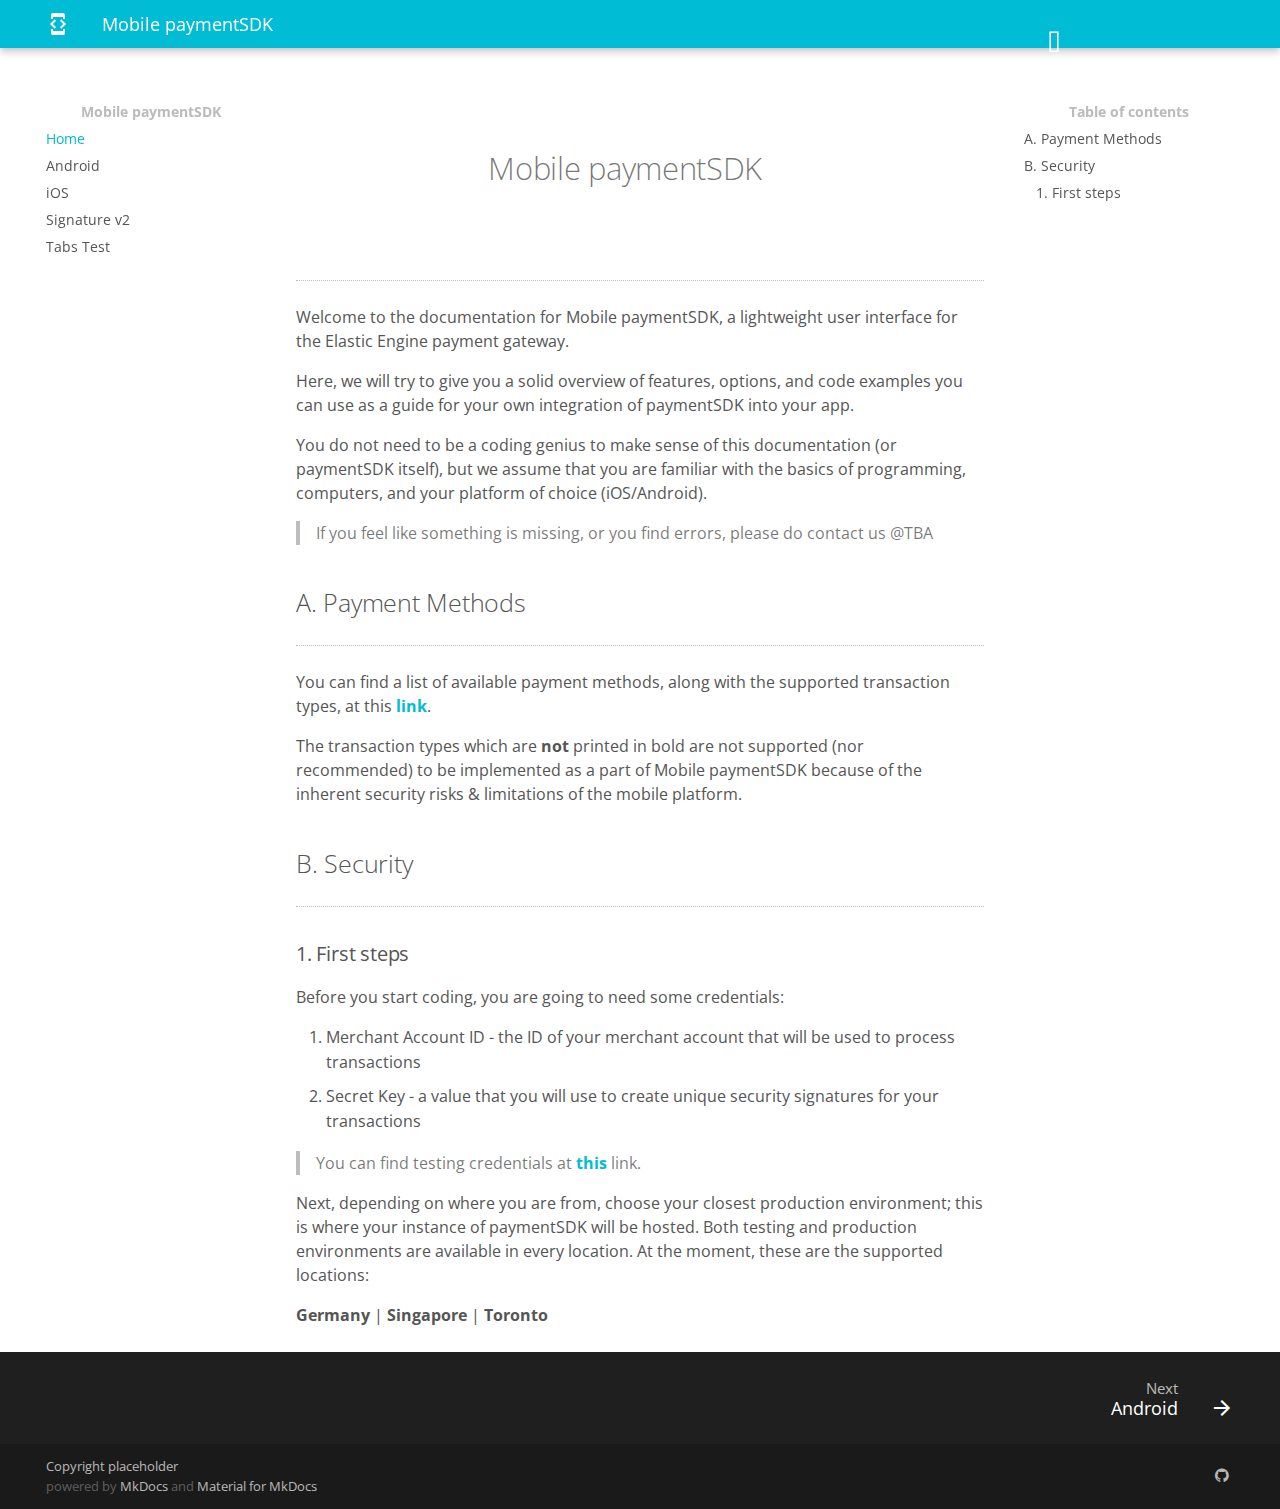
==== commit 948b544e: "Add files via upload" ====
--- a/index.html
+++ b/index.html
@@ -64,6 +64,8 @@
     
     
       <link rel="stylesheet" href="./css/code-tabs.css">
+    
+      <link rel="stylesheet" href="./css/css-tabs.css">
     
     
   </head>
@@ -382,6 +384,7 @@
 <p><strong>Germany</strong> |
 <strong>Singapore</strong> |
 <strong>Toronto</strong></p>
+<script src="https://gist.github.com/tallbru/b48f27f1ea54139ca01d00ac960048b4.js"></script>
                 
                   
                 
--- a/css/code-tabs.css
+++ b/css/code-tabs.css
@@ -1,5 +1,12 @@
 .md-fenced-code-tabs * {
     box-sizing: border-box;
+}
+
+.md-fenced-code-tabs {
+    box-sizing: border-box;
+    box-shadow: 0 2px 2px 0 rgba(0,0,0,.14), 0 1px 5px 0 rgba(0,0,0,.12), 0 3px 1px -2px rgba(0,0,0,.2);
+    max-width: 100%;
+    border-radius: .2rem;
 }
 
 .md-fenced-code-tabs {
@@ -16,20 +23,19 @@
 
 .md-fenced-code-tabs label {
     width: auto;
-    padding: 4px;
-    margin: 0 8px;
     cursor: pointer;
-    color: #aaa;
+    font-size: 1.28rem;
+    padding: 1.2rem 1.6rem;
 }
 
 .md-fenced-code-tabs input:checked + label {
-    color: #333;
+    color: #03a9f4;
+    border-bottom: 2px solid #03a9f4;
 }
 
 .md-fenced-code-tabs .code-tabpanel {
     display: none;
     width: 100%;
-    margin-top: 10px;
     order: 99;
 }
 
@@ -41,4 +47,6 @@
 .md-fenced-code-tabs .codehilite {
     width: 100%;
     margin: 0px;
+    padding-top: 5px;
+    padding-bottom: 5px;
 }--- a/css/css-tabs.css
+++ b/css/css-tabs.css
@@ -0,0 +1,103 @@
+@import url('https://fonts.googleapis.com/css?family=Open+Sans:400,600,700');
+@import url('https://maxcdn.bootstrapcdn.com/font-awesome/4.7.0/css/font-awesome.min.css');
+
+*, *:before, *:after {
+  margin: 0;
+  padding: 0;
+  box-sizing: border-box;
+}
+
+html, body {
+  height: 100vh;
+}
+
+body {
+  font: 14px/1 'Open Sans', sans-serif;
+  color: #555;
+  background: #eee;
+}
+
+h1 {
+  padding: 50px 0;
+  font-weight: 400;
+  text-align: center;
+}
+
+p {
+  margin: 0 0 20px;
+  line-height: 1.5;
+}
+
+main {
+  min-width: 320px;
+  max-width: 800px;
+  padding: 50px;
+  margin: 0 auto;
+  background: #fff;
+}
+
+section {
+  display: none;
+  padding: 20px 0 0;
+  border-top: 1px solid #ddd;
+}
+
+input {
+  display: none;
+}
+
+label {
+  display: inline-block;
+  margin: 0 0 -1px;
+  padding: 15px 25px;
+  font-weight: 600;
+  text-align: center;
+  color: #bbb;
+  border: 1px solid transparent;
+}
+
+label:before {
+  font-family: fontawesome;
+  font-weight: normal;
+  margin-right: 10px;
+}
+
+/*label[for*='1']:before { content: '\f1cb'; }
+label[for*='2']:before { content: '\f17d'; }
+label[for*='3']:before { content: '\f16b'; }
+label[for*='4']:before { content: '\f1a9'; }
+*/
+label:hover {
+  color: #888;
+  cursor: pointer;
+}
+
+input:checked + label {
+  color: #555;
+  border: 1px solid #ddd;
+  border-top: 2px solid orange;
+  border-bottom: 1px solid #fff;
+}
+
+#tab1:checked ~ #content1,
+#tab2:checked ~ #content2,
+#tab3:checked ~ #content3,
+#tab4:checked ~ #content4 {
+  display: block;
+}
+
+@media screen and (max-width: 650px) {
+  label {
+    font-size: 0;
+  }
+  label:before {
+    margin: 0;
+    font-size: 18px;
+  }
+}
+
+@media screen and (max-width: 400px) {
+  label {
+    padding: 15px;
+  }
+}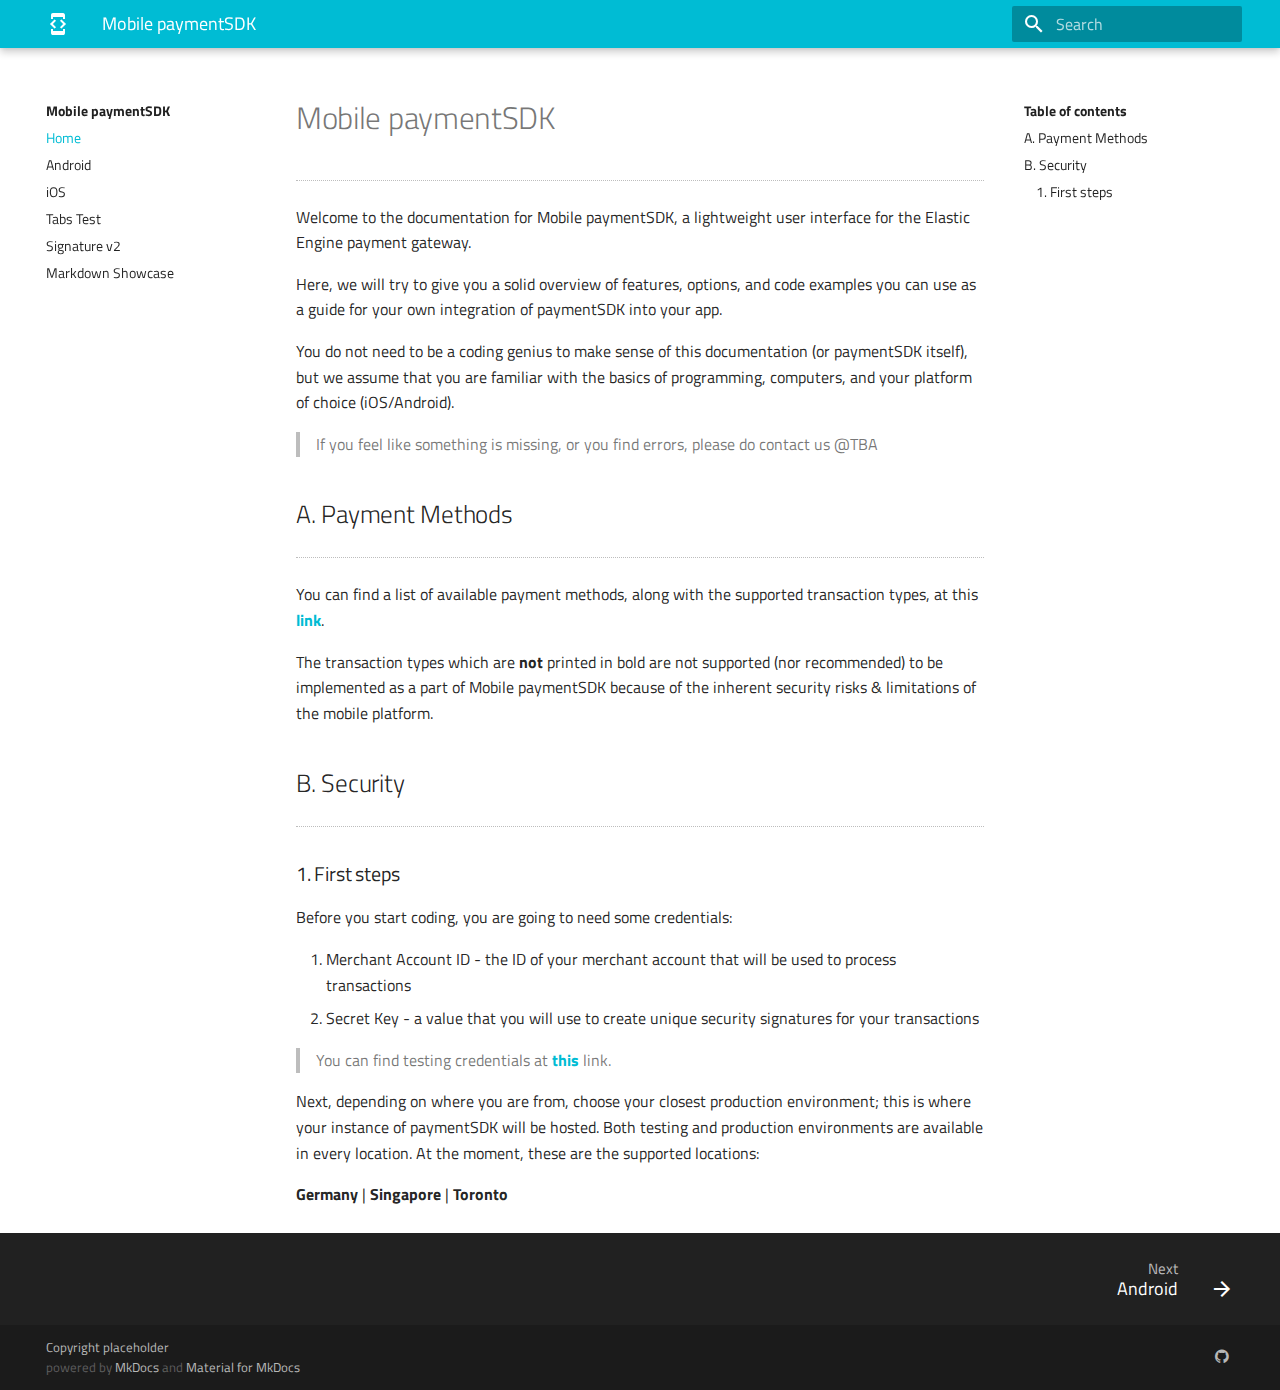
==== commit 2a0a90ad: "Add files via upload" ====
--- a/index.html
+++ b/index.html
@@ -64,8 +64,6 @@
     
     
       <link rel="stylesheet" href="./css/code-tabs.css">
-    
-      <link rel="stylesheet" href="./css/css-tabs.css">
     
     
   </head>
@@ -275,6 +273,18 @@
 
 
   <li class="md-nav__item">
+    <a href="tabtest/" title="Tabs Test" class="md-nav__link">
+      Tabs Test
+    </a>
+  </li>
+
+    
+      
+      
+      
+
+
+  <li class="md-nav__item">
     <a href="sigv2/" title="Signature v2" class="md-nav__link">
       Signature v2
     </a>
@@ -287,8 +297,8 @@
 
 
   <li class="md-nav__item">
-    <a href="tabtest/" title="Tabs Test" class="md-nav__link">
-      Tabs Test
+    <a href="markdownsupport/" title="Markdown Showcase" class="md-nav__link">
+      Markdown Showcase
     </a>
   </li>
 
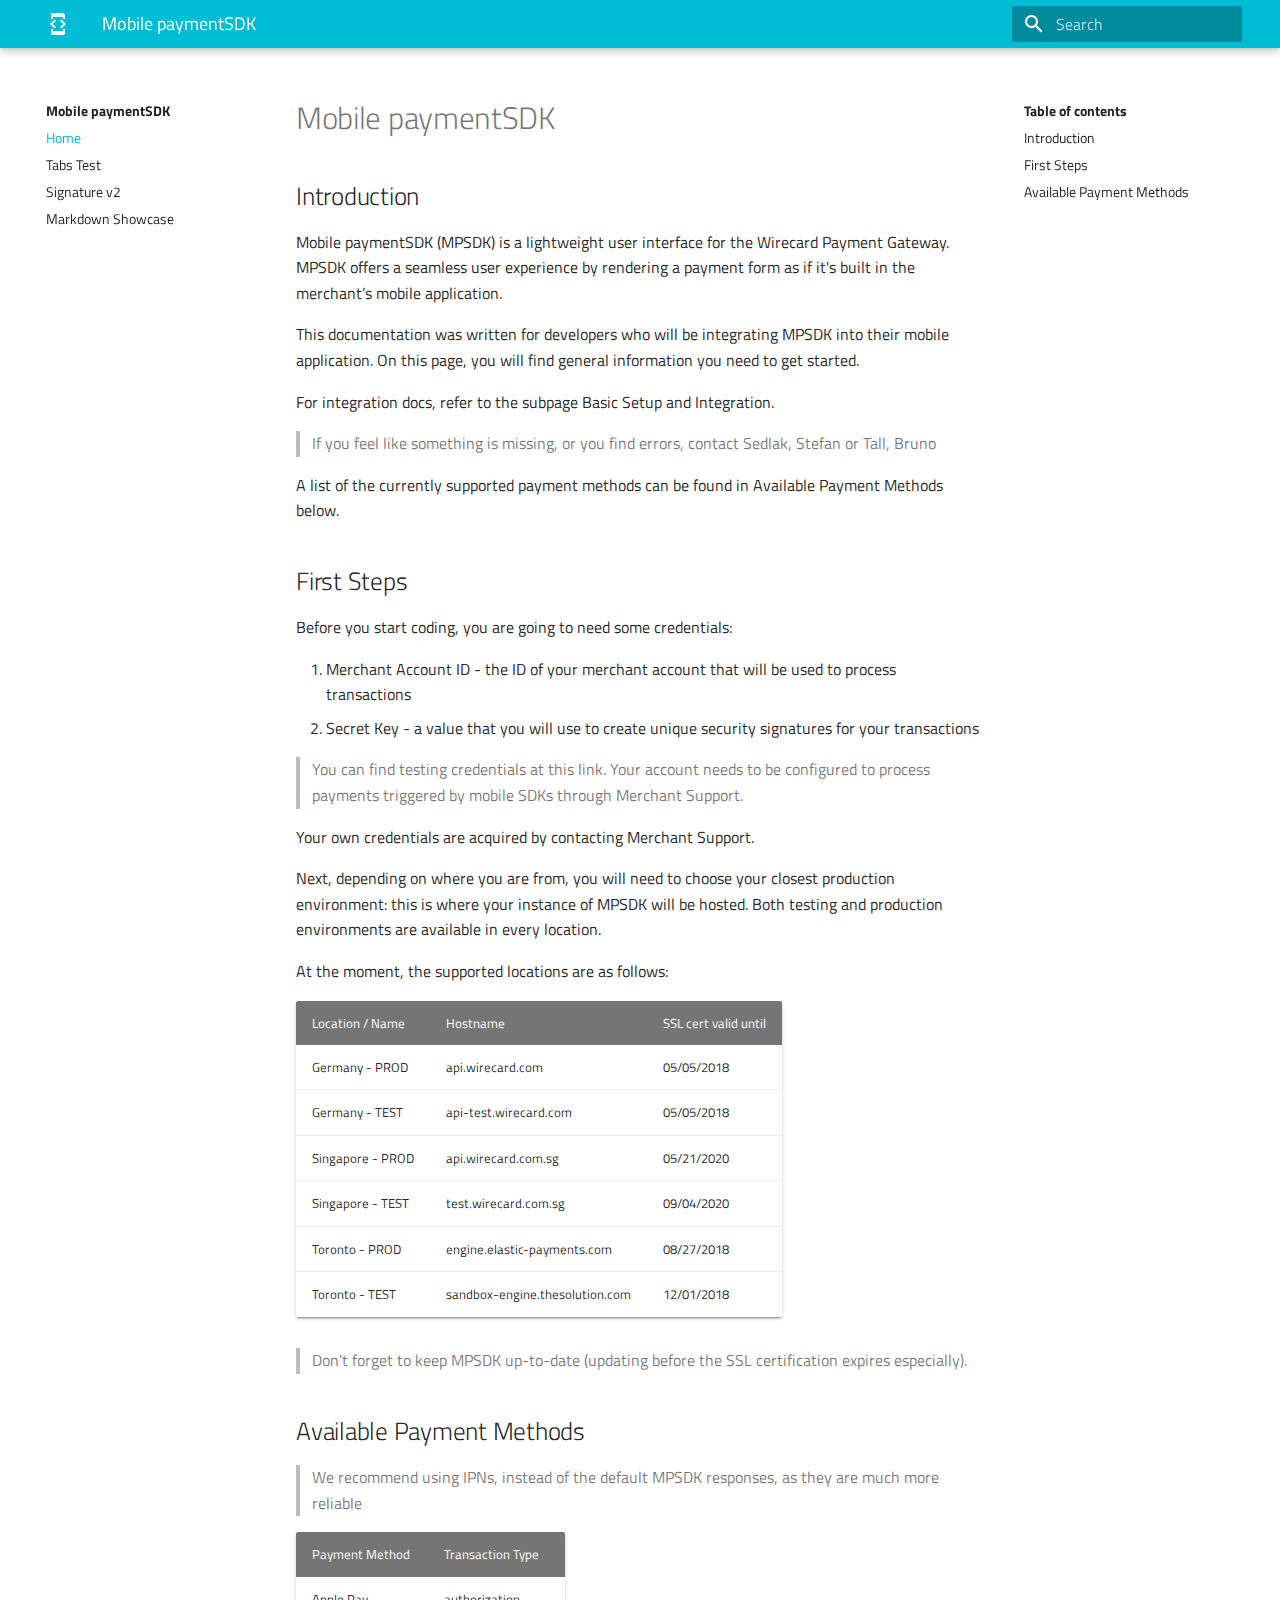
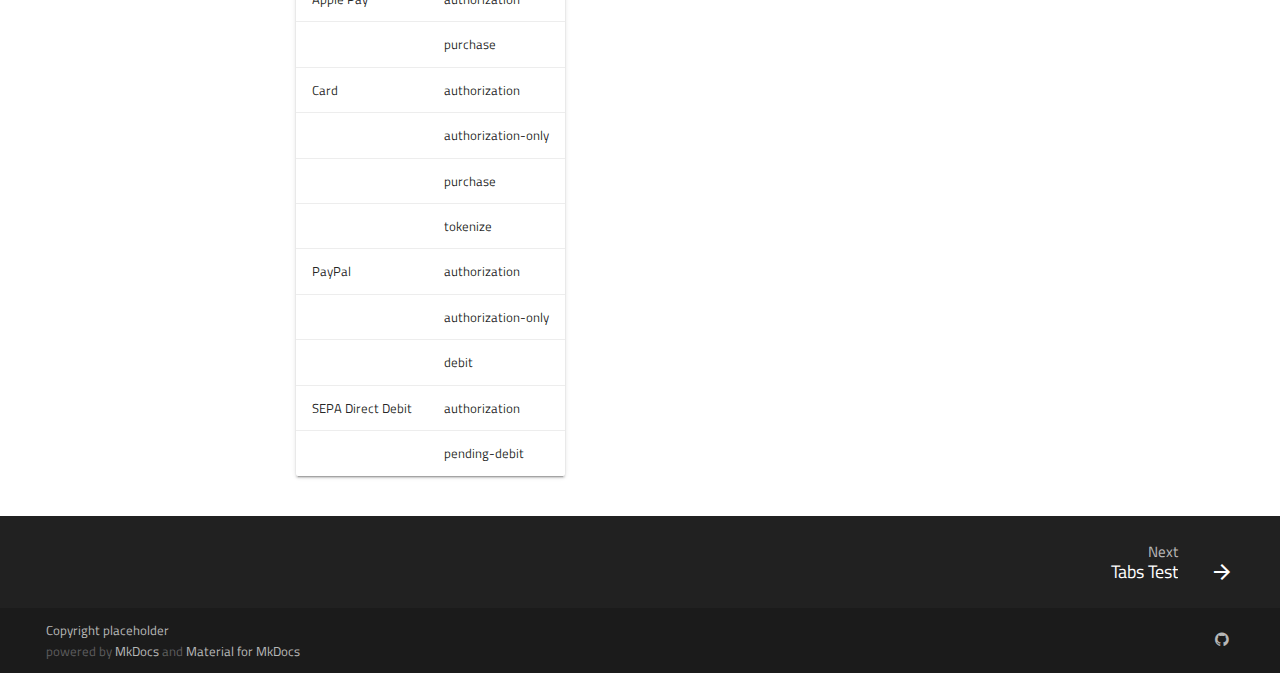
==== commit 3e85ec69: "Add files via upload" ====
--- a/index.html
+++ b/index.html
@@ -206,31 +206,25 @@
     <ul class="md-nav__list" data-md-scrollfix>
       
         <li class="md-nav__item">
-  <a href="#a-payment-methods" title="A. Payment Methods" class="md-nav__link">
-    A. Payment Methods
+  <a href="#introduction" title="Introduction" class="md-nav__link">
+    Introduction
   </a>
   
 </li>
       
         <li class="md-nav__item">
-  <a href="#b-security" title="B. Security" class="md-nav__link">
-    B. Security
+  <a href="#first-steps" title="First Steps" class="md-nav__link">
+    First Steps
   </a>
   
-    <nav class="md-nav">
-      <ul class="md-nav__list">
-        
-          <li class="md-nav__item">
-  <a href="#1-first-steps" title="1. First steps" class="md-nav__link">
-    1. First steps
+</li>
+      
+        <li class="md-nav__item">
+  <a href="#available-payment-methods" title="Available Payment Methods" class="md-nav__link">
+    Available Payment Methods
   </a>
   
 </li>
-        
-      </ul>
-    </nav>
-  
-</li>
       
       
       
@@ -240,30 +234,6 @@
   
 </nav>
     
-  </li>
-
-    
-      
-      
-      
-
-
-  <li class="md-nav__item">
-    <a href="android/" title="Android" class="md-nav__link">
-      Android
-    </a>
-  </li>
-
-    
-      
-      
-      
-
-
-  <li class="md-nav__item">
-    <a href="iOS/" title="iOS" class="md-nav__link">
-      iOS
-    </a>
   </li>
 
     
@@ -324,29 +294,23 @@
     <ul class="md-nav__list" data-md-scrollfix>
       
         <li class="md-nav__item">
-  <a href="#a-payment-methods" title="A. Payment Methods" class="md-nav__link">
-    A. Payment Methods
+  <a href="#introduction" title="Introduction" class="md-nav__link">
+    Introduction
   </a>
   
 </li>
       
         <li class="md-nav__item">
-  <a href="#b-security" title="B. Security" class="md-nav__link">
-    B. Security
+  <a href="#first-steps" title="First Steps" class="md-nav__link">
+    First Steps
   </a>
   
-    <nav class="md-nav">
-      <ul class="md-nav__list">
-        
-          <li class="md-nav__item">
-  <a href="#1-first-steps" title="1. First steps" class="md-nav__link">
-    1. First steps
+</li>
+      
+        <li class="md-nav__item">
+  <a href="#available-payment-methods" title="Available Payment Methods" class="md-nav__link">
+    Available Payment Methods
   </a>
-  
-</li>
-        
-      </ul>
-    </nav>
   
 </li>
       
@@ -368,33 +332,129 @@
                 
                 
                 <h1 id="mobile-paymentsdk">Mobile paymentSDK<a class="headerlink" href="#mobile-paymentsdk" title="Permanent link">&para;</a></h1>
-<hr />
-<p>Welcome to the documentation for Mobile paymentSDK, a lightweight user interface for the Elastic Engine payment gateway.</p>
-<p>Here, we will try to give you a solid overview of features, options, and code examples you can use as a guide for your own integration of paymentSDK into your app.</p>
-<p>You do not need to be a coding genius to make sense of this documentation (or paymentSDK itself), but we assume that you are familiar with the basics of programming, computers, and your platform of choice (iOS/Android). </p>
+<h2 id="introduction">Introduction<a class="headerlink" href="#introduction" title="Permanent link">&para;</a></h2>
+<p>Mobile paymentSDK (MPSDK) is a lightweight user interface for the Wirecard Payment Gateway. MPSDK offers a seamless user experience by rendering a payment form as if it's built in the merchant’s mobile application. </p>
+<p>This documentation was written for developers who will be integrating MPSDK into their mobile application. On this page, you will find general information you need to get started. </p>
+<p>For integration docs, refer to the subpage Basic Setup and Integration.</p>
 <blockquote>
-<p><img alt="" src="https://s20.postimg.org/56vyof43x/person24.png" /> If you feel like something is missing, or you find errors, please do contact us @TBA</p>
+<p>If you feel like something is missing, or you find errors, contact Sedlak, Stefan or Tall, Bruno</p>
 </blockquote>
-<h2 id="a-payment-methods">A. Payment Methods<a class="headerlink" href="#a-payment-methods" title="Permanent link">&para;</a></h2>
-<hr />
-<p>You can find a list of available payment methods, along with the supported transaction types, at this <a href="https://confluence.wirecard.sys/display/MPSDK/Payment+Methods"><strong>link</strong></a>. </p>
-<p>The transaction types which are <strong>not</strong> printed in bold are not supported (nor recommended) to be implemented as a part of Mobile paymentSDK because of the inherent security risks &amp; limitations of the mobile platform.</p>
-<h2 id="b-security">B. Security<a class="headerlink" href="#b-security" title="Permanent link">&para;</a></h2>
-<hr />
-<h3 id="1-first-steps">1. First steps<a class="headerlink" href="#1-first-steps" title="Permanent link">&para;</a></h3>
+<p>A list of the currently supported payment methods can be found in Available Payment Methods below.</p>
+<h2 id="first-steps">First Steps<a class="headerlink" href="#first-steps" title="Permanent link">&para;</a></h2>
 <p>Before you start coding, you are going to need some credentials:</p>
 <ol>
-<li>Merchant Account ID -  the ID of your merchant account that will be used to process transactions</li>
+<li>Merchant Account ID - the ID of your merchant account that will be used to process transactions</li>
 <li>Secret Key - a value that you will use to create unique security signatures for your transactions</li>
 </ol>
 <blockquote>
-<p><img alt="" src="https://s20.postimg.org/mksax8kgd/bulb24.png" /> You can find testing credentials at <a href="https://confluence.wirecard.sys/display/PTD/Appendix+K%3A+Test+Access+Data+and+Credentials"><strong>this</strong></a> link.</p>
+<p>You can find testing credentials at this link.
+Your account needs to be configured to process payments triggered by mobile SDKs through Merchant Support. </p>
 </blockquote>
-<p>Next, depending on where you are from, choose your closest production environment; this is where your instance of paymentSDK will be hosted. Both testing and production environments are available in every location. At the moment, these are the supported locations:</p>
-<p><strong>Germany</strong> |
-<strong>Singapore</strong> |
-<strong>Toronto</strong></p>
-<script src="https://gist.github.com/tallbru/b48f27f1ea54139ca01d00ac960048b4.js"></script>
+<p>Your own credentials are acquired by contacting Merchant Support.</p>
+<p>Next, depending on where you are from, you will need to choose your closest production environment: this is where your instance of MPSDK will be hosted. Both testing and production environments are available in every location.</p>
+<p>At the moment, the supported locations are as follows:</p>
+<table>
+<thead>
+<tr>
+<th>Location / Name</th>
+<th>Hostname</th>
+<th>SSL cert valid until</th>
+</tr>
+</thead>
+<tbody>
+<tr>
+<td>Germany - PROD</td>
+<td>api.wirecard.com</td>
+<td>05/05/2018</td>
+</tr>
+<tr>
+<td>Germany - TEST</td>
+<td>api-test.wirecard.com</td>
+<td>05/05/2018</td>
+</tr>
+<tr>
+<td>Singapore - PROD</td>
+<td>api.wirecard.com.sg</td>
+<td>05/21/2020</td>
+</tr>
+<tr>
+<td>Singapore - TEST</td>
+<td>test.wirecard.com.sg</td>
+<td>09/04/2020</td>
+</tr>
+<tr>
+<td>Toronto - PROD</td>
+<td>engine.elastic-payments.com</td>
+<td>08/27/2018</td>
+</tr>
+<tr>
+<td>Toronto - TEST</td>
+<td>sandbox-engine.thesolution.com</td>
+<td>12/01/2018</td>
+</tr>
+</tbody>
+</table>
+<blockquote>
+<p>Don't forget to keep MPSDK up-to-date (updating before the SSL certification expires especially).</p>
+</blockquote>
+<h2 id="available-payment-methods">Available Payment Methods<a class="headerlink" href="#available-payment-methods" title="Permanent link">&para;</a></h2>
+<blockquote>
+<p>We recommend using IPNs, instead of the default MPSDK responses, as they are much more reliable</p>
+</blockquote>
+<table>
+<thead>
+<tr>
+<th>Payment Method</th>
+<th>Transaction Type</th>
+</tr>
+</thead>
+<tbody>
+<tr>
+<td>Apple Pay</td>
+<td>authorization</td>
+</tr>
+<tr>
+<td></td>
+<td>purchase</td>
+</tr>
+<tr>
+<td>Card</td>
+<td>authorization</td>
+</tr>
+<tr>
+<td></td>
+<td>authorization-only</td>
+</tr>
+<tr>
+<td></td>
+<td>purchase</td>
+</tr>
+<tr>
+<td></td>
+<td>tokenize</td>
+</tr>
+<tr>
+<td>PayPal</td>
+<td>authorization</td>
+</tr>
+<tr>
+<td></td>
+<td>authorization-only</td>
+</tr>
+<tr>
+<td></td>
+<td>debit</td>
+</tr>
+<tr>
+<td>SEPA Direct Debit</td>
+<td>authorization</td>
+</tr>
+<tr>
+<td></td>
+<td>pending-debit</td>
+</tr>
+</tbody>
+</table>
                 
                   
                 
@@ -416,13 +476,13 @@
       <nav class="md-footer-nav__inner md-grid">
         
         
-          <a href="android/" title="Android" class="md-flex md-footer-nav__link md-footer-nav__link--next" rel="next">
+          <a href="tabtest/" title="Tabs Test" class="md-flex md-footer-nav__link md-footer-nav__link--next" rel="next">
             <div class="md-flex__cell md-flex__cell--stretch md-footer-nav__title">
               <span class="md-flex__ellipsis">
                 <span class="md-footer-nav__direction">
                   Next
                 </span>
-                Android
+                Tabs Test
               </span>
             </div>
             <div class="md-flex__cell md-flex__cell--shrink">
